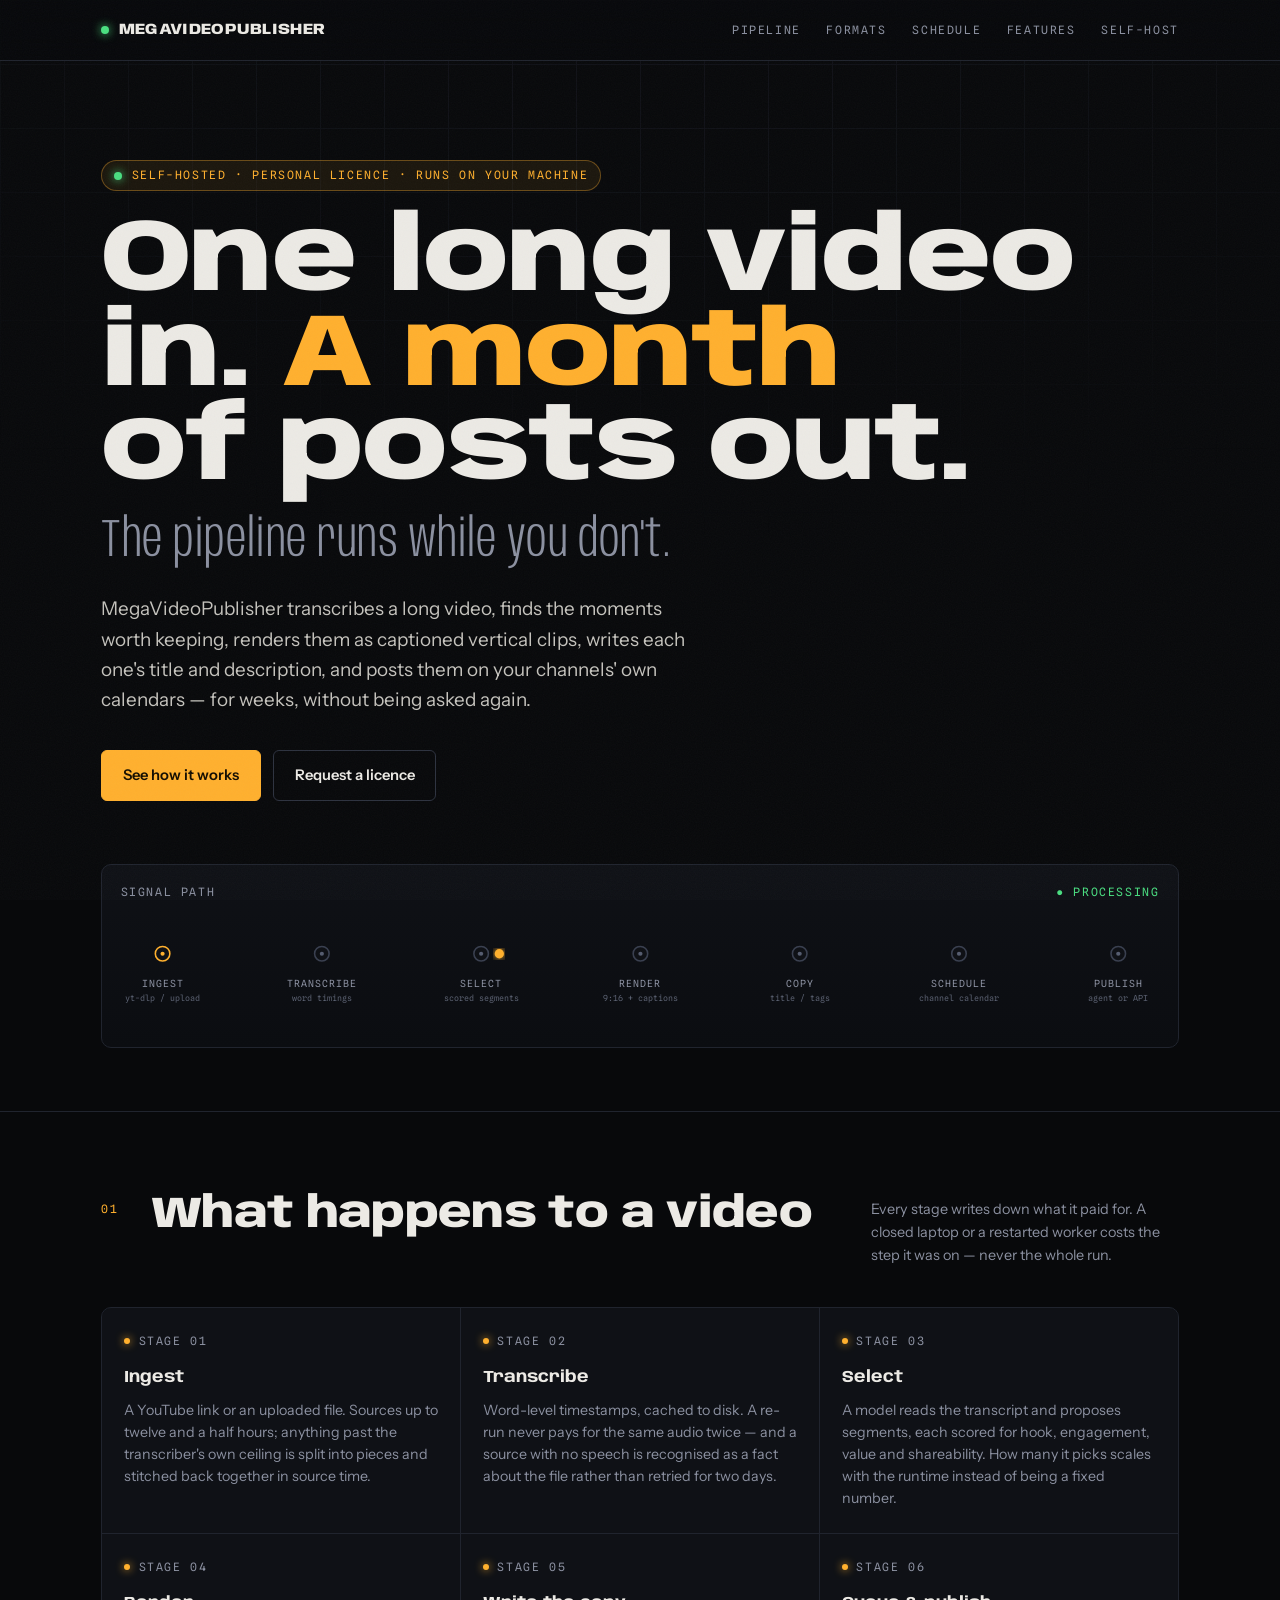
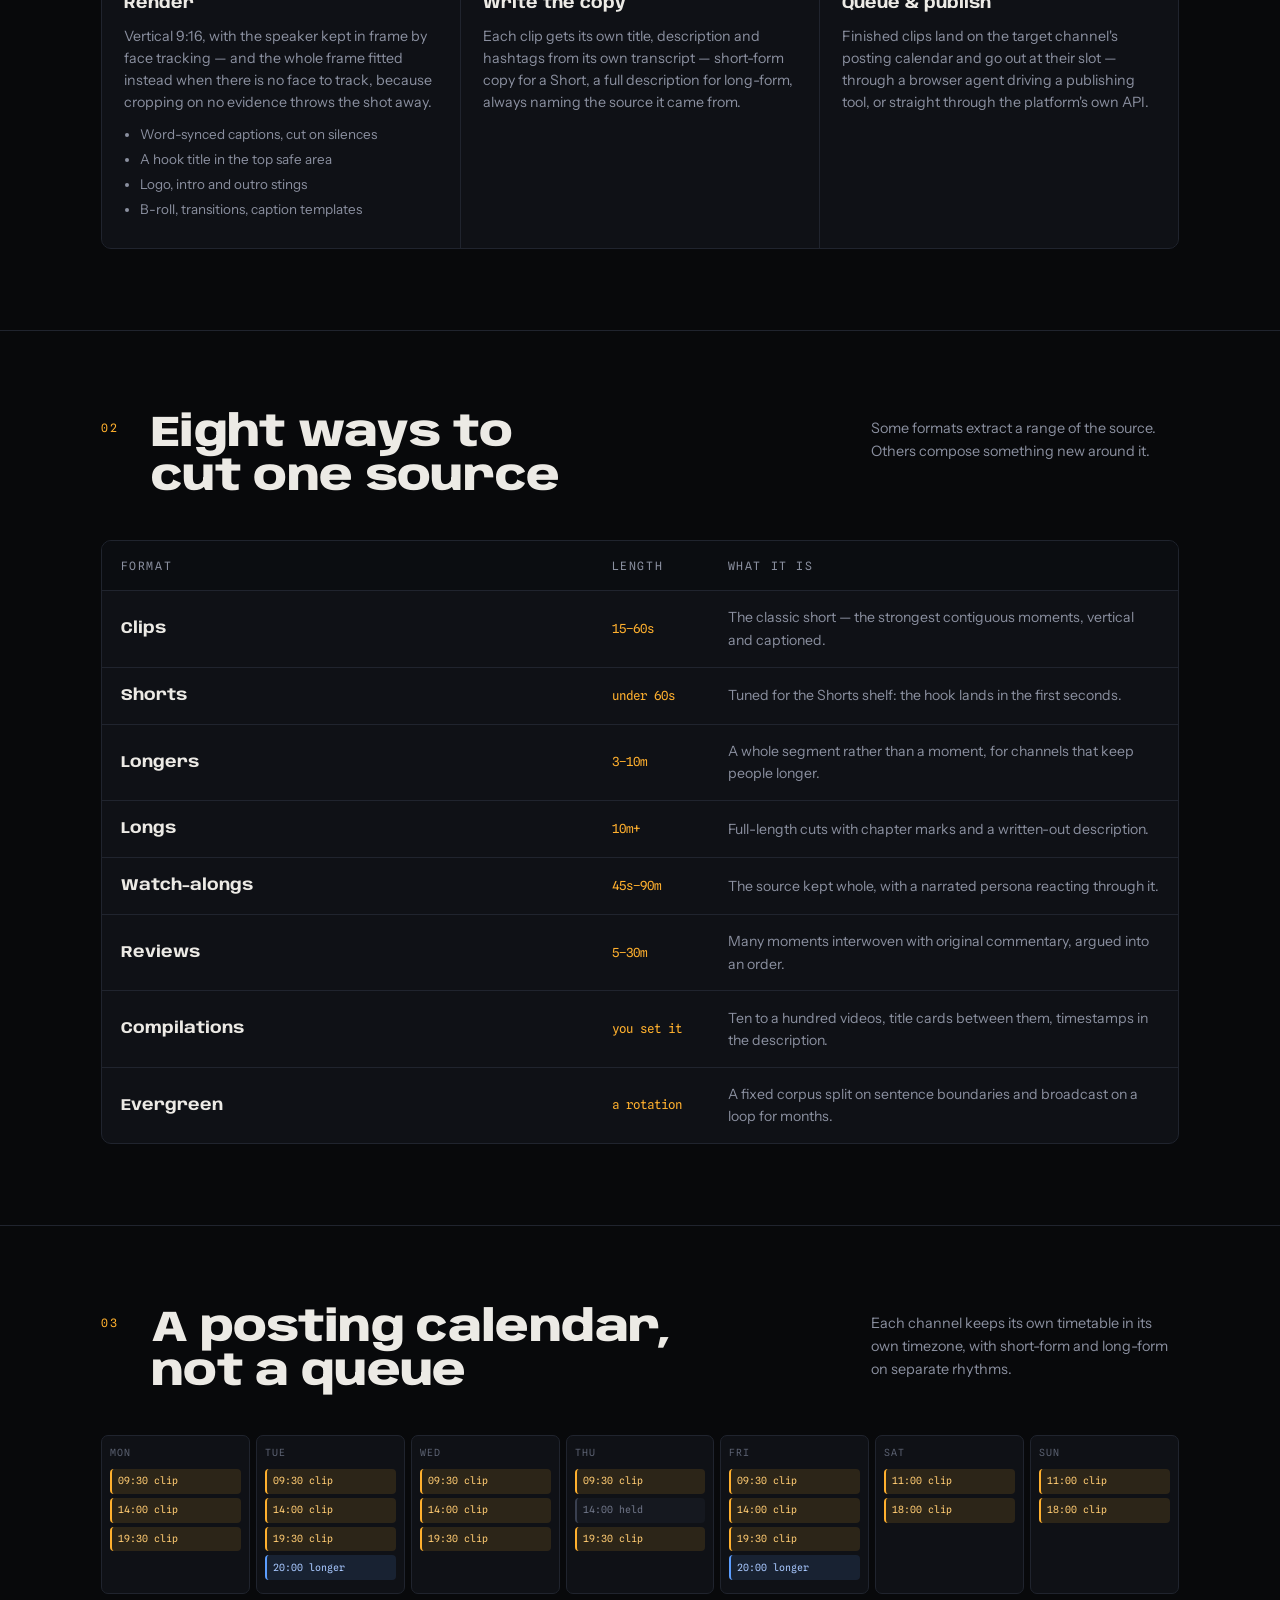
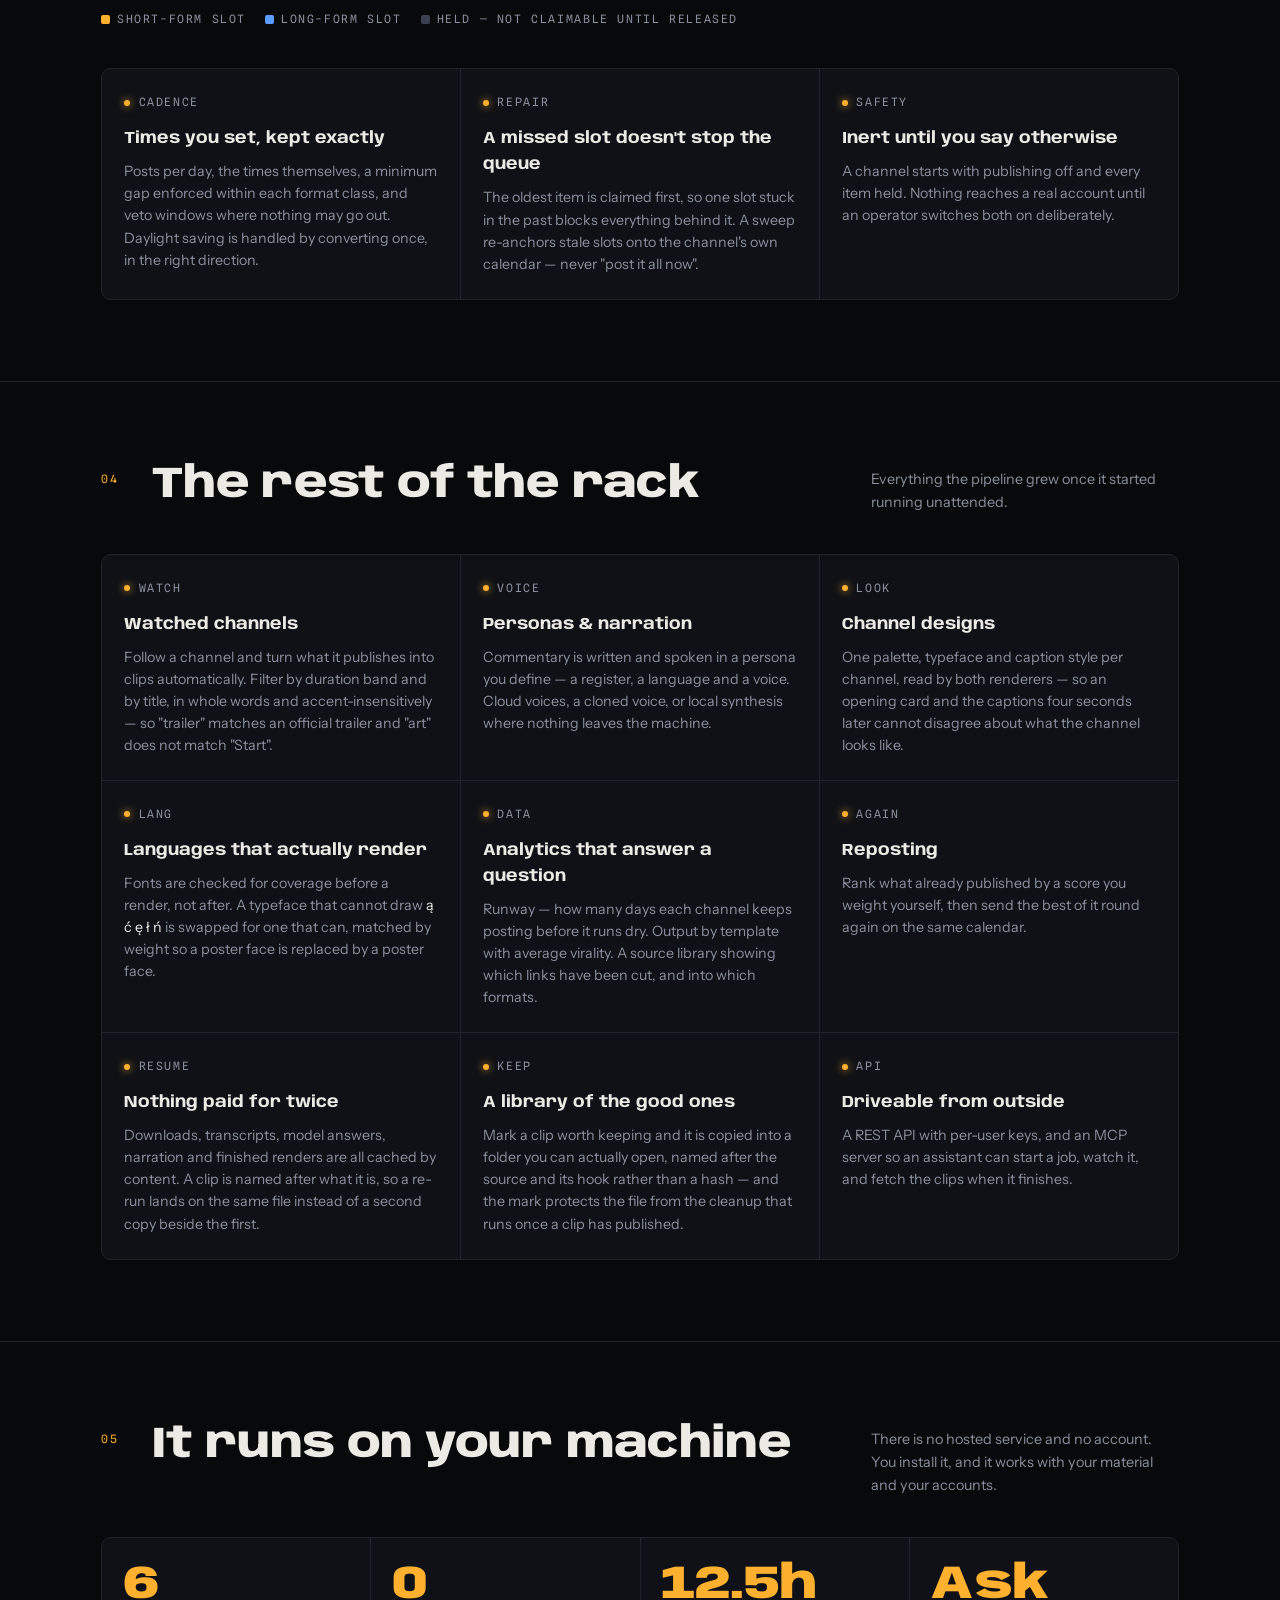
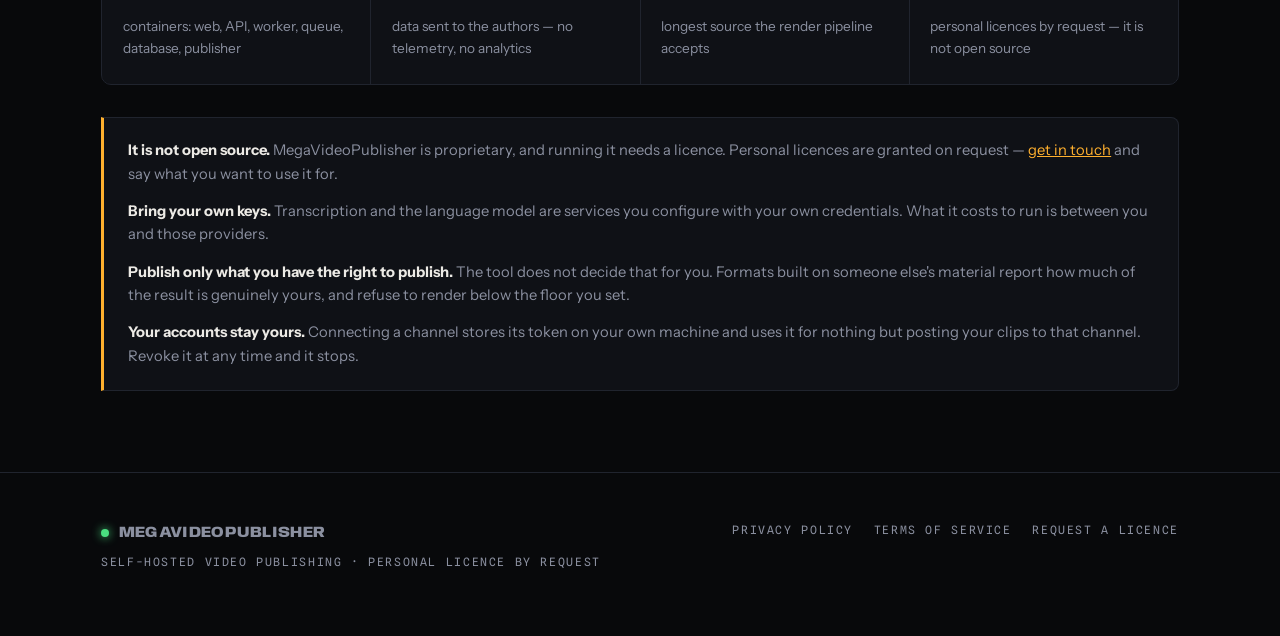
==== index.html @ 8952f1c8 "MegaVideoPublisher: homepage, privacy policy, terms Privacy policy carries the Google API Services U" ====
<!doctype html>
<html lang="en">
<head>
<meta charset="utf-8">
<meta name="viewport" content="width=device-width,initial-scale=1">
<title>MegaVideoPublisher — one long video in, a month of posts out</title>
<meta name="description" content="Self-hosted video pipeline: transcribe a long video, cut it into short clips, write the copy, and post them on a schedule across your channels. Open source, runs on your own machine.">
<link rel="icon" href="data:image/svg+xml,<svg xmlns='http://www.w3.org/2000/svg' viewBox='0 0 32 32'><rect width='32' height='32' rx='6' fill='%230a0b0d'/><circle cx='16' cy='16' r='6' fill='%23ffb02e'/></svg>">
<link rel="preconnect" href="https://fonts.googleapis.com">
<link rel="preconnect" href="https://fonts.gstatic.com" crossorigin>
<link href="https://fonts.googleapis.com/css2?family=Anybody:wdth,wght@75..125,400..900&family=Instrument+Sans:wght@400;500;600&family=Spline+Sans+Mono:wght@400;500;600&display=swap" rel="stylesheet">
<style>
  :root{
    --ink:#08090b;
    --panel:#0f1116;
    --panel-2:#14171e;
    --line:#20242e;
    --line-hot:#2d323f;
    --amber:#ffb02e;
    --blue:#5b9dff;
    --phos:#4ade80;
    --text:#eceae5;
    --dim:#8b90a0;
    --display:"Anybody","Arial Narrow",sans-serif;
    --body:"Instrument Sans",-apple-system,sans-serif;
    --mono:"Spline Sans Mono",ui-monospace,monospace;
    --gutter:clamp(1.25rem,4vw,4rem);
  }
  *{box-sizing:border-box}
  html{scroll-behavior:smooth}
  body{
    margin:0; background:var(--ink); color:var(--text);
    font-family:var(--body); font-size:16px; line-height:1.6;
    -webkit-font-smoothing:antialiased;
    overflow-x:hidden;
  }
  /* Hairline engineering grid, faded off at the bottom, so the ground has
     depth instead of being a flat fill. */
  body::before{
    content:""; position:fixed; inset:0; z-index:0; pointer-events:none;
    background-image:
      linear-gradient(var(--line) 1px,transparent 1px),
      linear-gradient(90deg,var(--line) 1px,transparent 1px);
    background-size:64px 64px;
    opacity:.35;
    mask-image:radial-gradient(ellipse 120% 80% at 50% 0%,#000 20%,transparent 75%);
    -webkit-mask-image:radial-gradient(ellipse 120% 80% at 50% 0%,#000 20%,transparent 75%);
  }
  /* Grain. Large dark areas band badly on a phone without it. */
  body::after{
    content:""; position:fixed; inset:0; z-index:999; pointer-events:none; opacity:.035;
    background-image:url("data:image/svg+xml,%3Csvg xmlns='http://www.w3.org/2000/svg' width='140' height='140'%3E%3Cfilter id='n'%3E%3CfeTurbulence type='fractalNoise' baseFrequency='.85' numOctaves='3'/%3E%3C/filter%3E%3Crect width='140' height='140' filter='url(%23n)'/%3E%3C/svg%3E");
  }
  main,header,footer{position:relative;z-index:1}
  a{color:inherit}
  .wrap{max-width:1180px;margin:0 auto;padding:0 var(--gutter)}

  .mono{font-family:var(--mono);font-size:.72rem;letter-spacing:.14em;text-transform:uppercase}
  .dim{color:var(--dim)}

  /* ---------- nav ---------- */
  header{position:sticky;top:0;z-index:50;backdrop-filter:blur(14px);
    background:color-mix(in srgb,var(--ink) 82%,transparent);
    border-bottom:1px solid var(--line)}
  .nav{display:flex;align-items:center;gap:1.5rem;height:60px}
  .brand{display:flex;align-items:center;gap:.6rem;font-family:var(--display);
    font-variation-settings:"wdth" 112,"wght" 800;font-size:.95rem;letter-spacing:.02em;
    text-decoration:none;white-space:nowrap}
  .led{width:8px;height:8px;border-radius:50%;background:var(--phos);
    box-shadow:0 0 10px var(--phos);animation:pulse 2.6s ease-in-out infinite;flex:none}
  @keyframes pulse{0%,100%{opacity:1}50%{opacity:.28}}
  .nav-links{margin-left:auto;display:flex;gap:1.6rem}
  .nav-links a{text-decoration:none;color:var(--dim);transition:color .2s}
  .nav-links a:hover{color:var(--amber)}
  @media(max-width:760px){.nav-links{display:none}}

  /* ---------- hero ---------- */
  /* padding-BLOCK, not the shorthand. `.hero` sits on the same element as
     `.wrap`, so `padding: X 0 Y` overwrote the horizontal gutter with 0 --
     which flushed the hero to the viewport edge on a phone and left it
     misaligned with the header on a desktop. */
  .hero{padding-block:clamp(3.5rem,11vh,7rem) clamp(2.5rem,7vh,4.5rem)}
  /* Wraps. An inline-flex holding a long letter-spaced string sets a large
     min-content width and pushed the whole hero past a 390px viewport. */
  .eyebrow{display:inline-flex;flex-wrap:wrap;max-width:100%;align-items:center;gap:.6rem;color:var(--amber);
    border:1px solid color-mix(in srgb,var(--amber) 35%,transparent);
    padding:.34rem .75rem;border-radius:99px;
    background:color-mix(in srgb,var(--amber) 8%,transparent)}
  h1{
    font-family:var(--display);
    font-size:clamp(1.95rem,8.6vw,6.4rem);
    line-height:.92; letter-spacing:-.02em; margin:1.5rem 0 0;
    font-variation-settings:"wdth" 118,"wght" 850;
    text-wrap:balance;
  }
  /* The width axis is the thing that overflows a phone, not the point size:
     at wdth 118 a fourteen-character line is wider than 350px however small
     the type gets. Narrow the face instead of shrinking it to nothing. */
  @media(max-width:560px){
    h1{font-variation-settings:"wdth" 96,"wght" 850}
    .brand{font-variation-settings:"wdth" 100,"wght" 800}
    .eyebrow{letter-spacing:.08em;font-size:.66rem}
  }
  h1 .thin{
    display:block;
    font-variation-settings:"wdth" 78,"wght" 300;
    color:var(--dim); font-size:.52em; letter-spacing:.01em; margin-top:.35em;
  }
  h1 em{font-style:normal;color:var(--amber)}
  .lede{max-width:46ch;margin:1.8rem 0 0;font-size:clamp(1rem,1.7vw,1.18rem);color:#c5c3bd}
  .cta-row{display:flex;flex-wrap:wrap;gap:.75rem;margin-top:2.2rem}
  .btn{display:inline-flex;align-items:center;gap:.5rem;padding:.78rem 1.3rem;
    border-radius:6px;text-decoration:none;font-weight:600;font-size:.92rem;
    border:1px solid var(--line-hot);transition:transform .18s,background .18s,border-color .18s}
  .btn:hover{transform:translateY(-2px)}
  .btn-a{background:var(--amber);color:#140d00;border-color:var(--amber)}
  .btn-a:hover{background:#ffc257}
  .btn-b{background:transparent;color:var(--text)}
  .btn-b:hover{border-color:var(--amber);color:var(--amber)}

  /* ---------- signal path ---------- */
  .signal{margin-top:clamp(3rem,7vh,5rem);border:1px solid var(--line);
    border-radius:10px;background:linear-gradient(180deg,var(--panel),#0b0d11);
    padding:1.15rem 1.15rem 1rem;overflow:hidden}
  .signal-head{display:flex;justify-content:space-between;align-items:center;
    gap:1rem;margin-bottom:.4rem;flex-wrap:wrap}
  .signal svg{width:100%;height:auto;display:block;min-width:0}
  .stage-label{font-family:var(--mono);font-size:9.5px;letter-spacing:.1em;
    text-transform:uppercase;fill:var(--dim)}
  .stage-sub{font-family:var(--mono);font-size:8px;fill:#5a6070}

  /* ---------- sections ---------- */
  section{padding:clamp(3.5rem,9vh,6.5rem) 0;border-top:1px solid var(--line)}
  /* A GRID, not a wrapping flexbox. With flex the note's position depended on
     how long the heading happened to be -- it sat beside "What happens to a
     video" and wrapped under "Eight ways to cut one source", stranding a hole.
     Fixed columns put it in the same place in every section. */
  .sec-head{display:grid;grid-template-columns:auto minmax(0,1fr) minmax(0,28ch);
    gap:.9rem 2rem;align-items:start;margin-bottom:2.5rem}
  .sec-num{font-family:var(--mono);color:var(--amber);font-size:.72rem;letter-spacing:.16em;
    padding-top:.62em}
  h2{font-family:var(--display);font-variation-settings:"wdth" 112,"wght" 800;
    font-size:clamp(1.65rem,4vw,2.7rem);line-height:1.02;margin:0;letter-spacing:-.015em;
    text-wrap:balance}
  .sec-note{margin:.35em 0 0;color:var(--dim);font-size:.9rem}
  @media(max-width:900px){
    .sec-head{grid-template-columns:auto minmax(0,1fr)}
    .sec-note{grid-column:2;max-width:46ch}
  }

  /* ---------- format table ---------- */
  .formats{border:1px solid var(--line);border-radius:10px;overflow:hidden;background:var(--panel)}
  .frow{display:grid;grid-template-columns:minmax(130px,1.1fr) 100px 1fr;gap:1rem;
    padding:.95rem 1.15rem;border-bottom:1px solid var(--line);align-items:center;
    transition:background .18s}
  .frow:last-child{border-bottom:0}
  .frow:hover{background:var(--panel-2)}
  .frow.head{background:#0b0d11;color:var(--dim)}
  .fname{font-family:var(--display);font-variation-settings:"wdth" 108,"wght" 700;font-size:1rem}
  .flen{font-family:var(--mono);font-size:.78rem;color:var(--amber)}
  .fdesc{color:var(--dim);font-size:.88rem}
  @media(max-width:720px){
    .frow{grid-template-columns:1fr auto;gap:.35rem .8rem}
    .fdesc{grid-column:1/-1}
    .frow.head{display:none}
  }

  /* ---------- calendar ---------- */
  .cal{display:grid;grid-template-columns:repeat(7,1fr);gap:6px}
  .cal .day{border:1px solid var(--line);border-radius:7px;background:var(--panel);
    padding:.55rem .5rem;min-height:132px}
  .cal .dlabel{font-family:var(--mono);font-size:.62rem;color:#5a6070;letter-spacing:.1em;
    text-transform:uppercase;margin-bottom:.5rem}
  .slot{font-family:var(--mono);font-size:.62rem;padding:.28rem .38rem;border-radius:4px;
    margin-bottom:4px;border-left:2px solid;white-space:nowrap;overflow:hidden;text-overflow:ellipsis}
  .s-short{background:color-mix(in srgb,var(--amber) 12%,transparent);
    border-color:var(--amber);color:#ffcb72}
  .s-long{background:color-mix(in srgb,var(--blue) 12%,transparent);
    border-color:var(--blue);color:#a8c8ff}
  .s-hold{background:#15181f;border-color:#3a4050;color:#6e7486}
  @media(max-width:820px){
    .cal{grid-template-columns:repeat(3,1fr)}
    .cal .day:nth-child(n+7){display:none}
  }
  .legend{display:flex;gap:1.2rem;flex-wrap:wrap;margin-top:1rem}
  .legend span{display:inline-flex;align-items:center;gap:.42rem}
  .chip{width:9px;height:9px;border-radius:2px;flex:none}

  /* ---------- rack modules ---------- */
  /* The hairlines are drawn by each cell's own box-shadow, NOT by letting the
     container's colour show through 1px gaps. With the gap trick, a row that
     does not divide evenly leaves the container colour exposed as a pale
     block -- eight modules in a three-column grid did exactly that. This way
     an empty cell is just empty panel, whatever the count or the breakpoint. */
  .rack{display:grid;grid-template-columns:repeat(auto-fit,minmax(272px,1fr));gap:1px;
    background:var(--panel);border:1px solid var(--line);border-radius:10px;overflow:hidden}
  .mod{background:var(--panel);padding:1.5rem 1.35rem;transition:background .22s;
    box-shadow:0 0 0 1px var(--line)}
  .mod:hover{background:var(--panel-2)}
  .mod-top{display:flex;align-items:center;gap:.55rem;margin-bottom:.9rem}
  .mod-led{width:6px;height:6px;border-radius:50%;background:var(--amber);
    box-shadow:0 0 8px var(--amber);flex:none}
  .mod h3{font-family:var(--display);font-variation-settings:"wdth" 106,"wght" 700;
    font-size:1.02rem;margin:0 0 .5rem}
  .mod p{margin:0;color:var(--dim);font-size:.89rem;line-height:1.55}
  .mod ul{margin:.7rem 0 0;padding-left:1rem;color:var(--dim);font-size:.84rem}
  .mod li{margin:.22rem 0}

  /* ---------- stats ---------- */
  .stats{display:grid;grid-template-columns:repeat(auto-fit,minmax(180px,1fr));gap:1px;
    background:var(--panel);border:1px solid var(--line);border-radius:10px;overflow:hidden}
  .stat{background:var(--panel);padding:1.5rem 1.3rem;box-shadow:0 0 0 1px var(--line)}
  .stat b{display:block;font-family:var(--display);
    font-variation-settings:"wdth" 120,"wght" 850;
    font-size:clamp(1.9rem,4.4vw,2.9rem);line-height:1;color:var(--amber);
    letter-spacing:-.02em}
  .stat span{display:block;margin-top:.5rem;color:var(--dim);font-size:.85rem}

  /* ---------- honest box ---------- */
  .note{border:1px solid var(--line);border-left:3px solid var(--amber);
    border-radius:0 8px 8px 0;background:var(--panel);padding:1.35rem 1.5rem;margin-top:2rem}
  .note p{margin:.85rem 0 0;color:var(--dim);font-size:.92rem}
  .note p:first-of-type{margin-top:0}
  .note strong{color:var(--text)}

  /* ---------- footer ---------- */
  footer{border-top:1px solid var(--line);padding:3rem 0 4rem;color:var(--dim);font-size:.87rem}
  .fgrid{display:flex;gap:2rem;flex-wrap:wrap;align-items:flex-start}
  .fgrid nav{display:flex;gap:1.3rem;margin-left:auto;flex-wrap:wrap}
  footer a{color:var(--dim);text-decoration:none;transition:color .2s}
  footer a:hover{color:var(--amber)}
  @media(max-width:640px){.fgrid nav{margin-left:0}}

  /* ---------- motion ---------- */
  .rise{opacity:0;transform:translateY(20px);
    transition:opacity .7s cubic-bezier(.2,.7,.3,1),transform .7s cubic-bezier(.2,.7,.3,1)}
  .rise.in{opacity:1;transform:none}
  .hero .rise{transition-delay:calc(var(--i,0) * 90ms)}
  @media(prefers-reduced-motion:reduce){
    .rise{opacity:1;transform:none;transition:none}
    .led,.mod-led{animation:none}
    #packet{display:none}
    html{scroll-behavior:auto}
  }
</style>
</head>
<body>

<header>
  <div class="wrap nav">
    <a class="brand" href="#top"><span class="led"></span>MEGAVIDEOPUBLISHER</a>
    <nav class="nav-links mono" aria-label="Sections">
      <a href="#pipeline">Pipeline</a>
      <a href="#formats">Formats</a>
      <a href="#schedule">Schedule</a>
      <a href="#features">Features</a>
      <a href="#selfhost">Self-host</a>
    </nav>
  </div>
</header>

<main id="top">

  <!-- ============ HERO ============ -->
  <div class="wrap hero">
    <span class="eyebrow mono rise in" style="--i:0"><span class="led"></span>Self-hosted · personal licence · runs on your machine</span>
    <h1 class="rise in" style="--i:1">
      One long video in.<em> A month</em> of posts out.
      <span class="thin">The pipeline runs while you don't.</span>
    </h1>
    <p class="lede rise in" style="--i:2">
      MegaVideoPublisher transcribes a long video, finds the moments worth
      keeping, renders them as captioned vertical clips, writes each one's title
      and description, and posts them on your channels' own calendars — for
      weeks, without being asked again.
    </p>
    <div class="cta-row rise in" style="--i:3">
      <a class="btn btn-a" href="#pipeline">See how it works</a>
      <a class="btn btn-b" href="mailto:adud3k93@gmail.com?subject=MegaVideoPublisher%20licence">Request a licence</a>
    </div>

    <div class="signal rise in" style="--i:4">
      <div class="signal-head">
        <span class="mono dim">Signal path</span>
        <span class="mono" style="color:var(--phos)">● processing</span>
      </div>
      <svg viewBox="0 0 1000 118" role="img" aria-label="Pipeline stages: ingest, transcribe, select, render, copy, schedule, publish">
        <defs>
          <linearGradient id="wire" x1="0" x2="1">
            <stop offset="0" stop-color="#2d323f"/>
            <stop offset=".5" stop-color="#454c5e"/>
            <stop offset="1" stop-color="#2d323f"/>
          </linearGradient>
          <filter id="glow"><feGaussianBlur stdDeviation="3.2" result="b"/>
            <feMerge><feMergeNode in="b"/><feMergeNode in="SourceGraphic"/></feMerge></filter>
        </defs>
        <path id="track" d="M40 44 H960" stroke="url(#wire)" stroke-width="1.5" fill="none"/>
        <g id="nodes"></g>
        <circle id="packet" r="4.5" fill="#ffb02e" filter="url(#glow)">
          <animateMotion dur="7s" repeatCount="indefinite" calcMode="linear">
            <mpath href="#track"/>
          </animateMotion>
        </circle>
      </svg>
    </div>
  </div>

  <!-- ============ PIPELINE ============ -->
  <section id="pipeline">
    <div class="wrap">
      <div class="sec-head rise">
        <span class="sec-num">01</span>
        <h2>What happens to a video</h2>
        <p class="sec-note">Every stage writes down what it paid for. A closed
          laptop or a restarted worker costs the step it was on — never the
          whole run.</p>
      </div>

      <div class="rack rise">
        <div class="mod">
          <div class="mod-top"><span class="mod-led"></span><span class="mono dim">Stage 01</span></div>
          <h3>Ingest</h3>
          <p>A YouTube link or an uploaded file. Sources up to twelve and a half
             hours; anything past the transcriber's own ceiling is split into
             pieces and stitched back together in source time.</p>
        </div>
        <div class="mod">
          <div class="mod-top"><span class="mod-led"></span><span class="mono dim">Stage 02</span></div>
          <h3>Transcribe</h3>
          <p>Word-level timestamps, cached to disk. A re-run never pays for the
             same audio twice — and a source with no speech is recognised as a
             fact about the file rather than retried for two days.</p>
        </div>
        <div class="mod">
          <div class="mod-top"><span class="mod-led"></span><span class="mono dim">Stage 03</span></div>
          <h3>Select</h3>
          <p>A model reads the transcript and proposes segments, each scored for
             hook, engagement, value and shareability. How many it picks scales
             with the runtime instead of being a fixed number.</p>
        </div>
        <div class="mod">
          <div class="mod-top"><span class="mod-led"></span><span class="mono dim">Stage 04</span></div>
          <h3>Render</h3>
          <p>Vertical 9:16, with the speaker kept in frame by face tracking — and
             the whole frame fitted instead when there is no face to track,
             because cropping on no evidence throws the shot away.</p>
          <ul>
            <li>Word-synced captions, cut on silences</li>
            <li>A hook title in the top safe area</li>
            <li>Logo, intro and outro stings</li>
            <li>B-roll, transitions, caption templates</li>
          </ul>
        </div>
        <div class="mod">
          <div class="mod-top"><span class="mod-led"></span><span class="mono dim">Stage 05</span></div>
          <h3>Write the copy</h3>
          <p>Each clip gets its own title, description and hashtags from its own
             transcript — short-form copy for a Short, a full description for
             long-form, always naming the source it came from.</p>
        </div>
        <div class="mod">
          <div class="mod-top"><span class="mod-led"></span><span class="mono dim">Stage 06</span></div>
          <h3>Queue &amp; publish</h3>
          <p>Finished clips land on the target channel's posting calendar and go
             out at their slot — through a browser agent driving a publishing
             tool, or straight through the platform's own API.</p>
        </div>
      </div>
    </div>
  </section>

  <!-- ============ FORMATS ============ -->
  <section id="formats">
    <div class="wrap">
      <div class="sec-head rise">
        <span class="sec-num">02</span>
        <h2>Eight ways to cut one source</h2>
        <p class="sec-note">Some formats extract a range of the source. Others
          compose something new around it.</p>
      </div>

      <div class="formats rise">
        <div class="frow head mono"><span>Format</span><span>Length</span><span>What it is</span></div>
        <div class="frow"><span class="fname">Clips</span><span class="flen">15–60s</span>
          <span class="fdesc">The classic short — the strongest contiguous moments, vertical and captioned.</span></div>
        <div class="frow"><span class="fname">Shorts</span><span class="flen">under 60s</span>
          <span class="fdesc">Tuned for the Shorts shelf: the hook lands in the first seconds.</span></div>
        <div class="frow"><span class="fname">Longers</span><span class="flen">3–10m</span>
          <span class="fdesc">A whole segment rather than a moment, for channels that keep people longer.</span></div>
        <div class="frow"><span class="fname">Longs</span><span class="flen">10m+</span>
          <span class="fdesc">Full-length cuts with chapter marks and a written-out description.</span></div>
        <div class="frow"><span class="fname">Watch-alongs</span><span class="flen">45s–90m</span>
          <span class="fdesc">The source kept whole, with a narrated persona reacting through it.</span></div>
        <div class="frow"><span class="fname">Reviews</span><span class="flen">5–30m</span>
          <span class="fdesc">Many moments interwoven with original commentary, argued into an order.</span></div>
        <div class="frow"><span class="fname">Compilations</span><span class="flen">you set it</span>
          <span class="fdesc">Ten to a hundred videos, title cards between them, timestamps in the description.</span></div>
        <div class="frow"><span class="fname">Evergreen</span><span class="flen">a rotation</span>
          <span class="fdesc">A fixed corpus split on sentence boundaries and broadcast on a loop for months.</span></div>
      </div>
    </div>
  </section>

  <!-- ============ SCHEDULE ============ -->
  <section id="schedule">
    <div class="wrap">
      <div class="sec-head rise">
        <span class="sec-num">03</span>
        <h2>A posting calendar, not a queue</h2>
        <p class="sec-note">Each channel keeps its own timetable in its own
          timezone, with short-form and long-form on separate rhythms.</p>
      </div>

      <div class="rise">
        <div class="cal" id="cal"></div>
        <div class="legend mono dim">
          <span><i class="chip" style="background:var(--amber)"></i>Short-form slot</span>
          <span><i class="chip" style="background:var(--blue)"></i>Long-form slot</span>
          <span><i class="chip" style="background:#3a4050"></i>Held — not claimable until released</span>
        </div>
      </div>

      <div class="rack rise" style="margin-top:2.5rem">
        <div class="mod">
          <div class="mod-top"><span class="mod-led"></span><span class="mono dim">Cadence</span></div>
          <h3>Times you set, kept exactly</h3>
          <p>Posts per day, the times themselves, a minimum gap enforced within
             each format class, and veto windows where nothing may go out.
             Daylight saving is handled by converting once, in the right
             direction.</p>
        </div>
        <div class="mod">
          <div class="mod-top"><span class="mod-led"></span><span class="mono dim">Repair</span></div>
          <h3>A missed slot doesn't stop the queue</h3>
          <p>The oldest item is claimed first, so one slot stuck in the past
             blocks everything behind it. A sweep re-anchors stale slots onto the
             channel's own calendar — never "post it all now".</p>
        </div>
        <div class="mod">
          <div class="mod-top"><span class="mod-led"></span><span class="mono dim">Safety</span></div>
          <h3>Inert until you say otherwise</h3>
          <p>A channel starts with publishing off and every item held. Nothing
             reaches a real account until an operator switches both on
             deliberately.</p>
        </div>
      </div>
    </div>
  </section>

  <!-- ============ FEATURES ============ -->
  <section id="features">
    <div class="wrap">
      <div class="sec-head rise">
        <span class="sec-num">04</span>
        <h2>The rest of the rack</h2>
        <p class="sec-note">Everything the pipeline grew once it started running
          unattended.</p>
      </div>

      <div class="rack rise">
        <div class="mod">
          <div class="mod-top"><span class="mod-led"></span><span class="mono dim">Watch</span></div>
          <h3>Watched channels</h3>
          <p>Follow a channel and turn what it publishes into clips
             automatically. Filter by duration band and by title, in whole words
             and accent-insensitively — so "trailer" matches an official trailer
             and "art" does not match "Start".</p>
        </div>
        <div class="mod">
          <div class="mod-top"><span class="mod-led"></span><span class="mono dim">Voice</span></div>
          <h3>Personas &amp; narration</h3>
          <p>Commentary is written and spoken in a persona you define — a
             register, a language and a voice. Cloud voices, a cloned voice, or
             local synthesis where nothing leaves the machine.</p>
        </div>
        <div class="mod">
          <div class="mod-top"><span class="mod-led"></span><span class="mono dim">Look</span></div>
          <h3>Channel designs</h3>
          <p>One palette, typeface and caption style per channel, read by both
             renderers — so an opening card and the captions four seconds later
             cannot disagree about what the channel looks like.</p>
        </div>
        <div class="mod">
          <div class="mod-top"><span class="mod-led"></span><span class="mono dim">Lang</span></div>
          <h3>Languages that actually render</h3>
          <p>Fonts are checked for coverage before a render, not after. A
             typeface that cannot draw <span style="color:var(--text)">ą ć ę ł ń</span>
             is swapped for one that can, matched by weight so a poster face is
             replaced by a poster face.</p>
        </div>
        <div class="mod">
          <div class="mod-top"><span class="mod-led"></span><span class="mono dim">Data</span></div>
          <h3>Analytics that answer a question</h3>
          <p>Runway — how many days each channel keeps posting before it runs
             dry. Output by template with average virality. A source library
             showing which links have been cut, and into which formats.</p>
        </div>
        <div class="mod">
          <div class="mod-top"><span class="mod-led"></span><span class="mono dim">Again</span></div>
          <h3>Reposting</h3>
          <p>Rank what already published by a score you weight yourself, then
             send the best of it round again on the same calendar.</p>
        </div>
        <div class="mod">
          <div class="mod-top"><span class="mod-led"></span><span class="mono dim">Resume</span></div>
          <h3>Nothing paid for twice</h3>
          <p>Downloads, transcripts, model answers, narration and finished
             renders are all cached by content. A clip is named after what it is,
             so a re-run lands on the same file instead of a second copy beside
             the first.</p>
        </div>
        <div class="mod">
          <div class="mod-top"><span class="mod-led"></span><span class="mono dim">Keep</span></div>
          <h3>A library of the good ones</h3>
          <p>Mark a clip worth keeping and it is copied into a folder you can
             actually open, named after the source and its hook rather than a
             hash — and the mark protects the file from the cleanup that runs
             once a clip has published.</p>
        </div>
        <div class="mod">
          <div class="mod-top"><span class="mod-led"></span><span class="mono dim">API</span></div>
          <h3>Driveable from outside</h3>
          <p>A REST API with per-user keys, and an MCP server so an assistant can
             start a job, watch it, and fetch the clips when it finishes.</p>
        </div>
      </div>
    </div>
  </section>

  <!-- ============ SELF-HOST ============ -->
  <section id="selfhost">
    <div class="wrap">
      <div class="sec-head rise">
        <span class="sec-num">05</span>
        <h2>It runs on your machine</h2>
        <p class="sec-note">There is no hosted service and no account. You
          install it, and it works with your material and your accounts.</p>
      </div>

      <div class="stats rise">
        <div class="stat"><b>6</b><span>containers: web, API, worker, queue, database, publisher</span></div>
        <div class="stat"><b>0</b><span>data sent to the authors — no telemetry, no analytics</span></div>
        <div class="stat"><b>12.5h</b><span>longest source the render pipeline accepts</span></div>
        <div class="stat"><b>Ask</b><span>personal licences by request — it is not open source</span></div>
      </div>

      <div class="note rise">
        <p><strong>It is not open source.</strong> MegaVideoPublisher is
          proprietary, and running it needs a licence. Personal licences are
          granted on request — <a href="mailto:adud3k93@gmail.com?subject=MegaVideoPublisher%20licence" style="color:var(--amber)">get in
          touch</a> and say what you want to use it for.</p>
        <p><strong>Bring your own keys.</strong> Transcription and the language
          model are services you configure with your own credentials. What it
          costs to run is between you and those providers.</p>
        <p><strong>Publish only what you have the right to publish.</strong> The
          tool does not decide that for you. Formats built on someone else's
          material report how much of the result is genuinely yours, and refuse
          to render below the floor you set.</p>
        <p><strong>Your accounts stay yours.</strong> Connecting a channel stores
          its token on your own machine and uses it for nothing but posting your
          clips to that channel. Revoke it at any time and it stops.</p>
      </div>
    </div>
  </section>

</main>

<footer>
  <div class="wrap fgrid">
    <div>
      <div class="brand" style="margin-bottom:.5rem"><span class="led"></span>MEGAVIDEOPUBLISHER</div>
      <div class="mono dim">Self-hosted video publishing · Personal licence by request</div>
    </div>
    <nav class="mono" aria-label="Legal and source">
      <a href="./privacy.html">Privacy policy</a>
      <a href="./terms.html">Terms of service</a>
      <a href="mailto:adud3k93@gmail.com?subject=MegaVideoPublisher%20licence">Request a licence</a>
    </nav>
  </div>
</footer>

<script>
const SVG_NS = "http://www.w3.org/2000/svg";

function svgEl(name, attrs, text) {
  const el = document.createElementNS(SVG_NS, name);
  for (const [k, v] of Object.entries(attrs)) el.setAttribute(k, v);
  if (text !== undefined) el.textContent = text;
  return el;
}

// Signal-path nodes, drawn from data so the labels and the wire cannot drift
// apart -- adding a stage is one array entry rather than four <text> tags.
(function drawSignalPath() {
  const stages = [
    ["Ingest", "yt-dlp / upload"],
    ["Transcribe", "word timings"],
    ["Select", "scored segments"],
    ["Render", "9:16 + captions"],
    ["Copy", "title / tags"],
    ["Schedule", "channel calendar"],
    ["Publish", "agent or API"],
  ];
  const g = document.getElementById("nodes");
  if (!g) return;
  const x0 = 40, x1 = 960, step = (x1 - x0) / (stages.length - 1);
  stages.forEach(([name, sub], i) => {
    const x = x0 + step * i;
    const lit = i === 0;
    g.appendChild(svgEl("circle", {
      cx: x, cy: 44, r: 7, fill: "#0f1116",
      stroke: lit ? "#ffb02e" : "#3a4050", "stroke-width": 1.5,
    }));
    g.appendChild(svgEl("circle", {
      cx: x, cy: 44, r: 2, fill: lit ? "#ffb02e" : "#565d70",
    }));
    g.appendChild(svgEl("text", {
      x: x, y: 76, "text-anchor": "middle", class: "stage-label",
    }, name));
    g.appendChild(svgEl("text", {
      x: x, y: 90, "text-anchor": "middle", class: "stage-sub",
    }, sub));
  });
})();

// A week of one channel's calendar. Illustrative, and shaped like what the app
// actually allocates: short-form on its own rhythm, long-form on another, and a
// held item that will not go out until somebody releases it.
(function drawCalendar() {
  const cal = document.getElementById("cal");
  if (!cal) return;
  const days = ["Mon", "Tue", "Wed", "Thu", "Fri", "Sat", "Sun"];
  const plan = [
    [["09:30", "short"], ["14:00", "short"], ["19:30", "short"]],
    [["09:30", "short"], ["14:00", "short"], ["19:30", "short"], ["20:00", "long"]],
    [["09:30", "short"], ["14:00", "short"], ["19:30", "short"]],
    [["09:30", "short"], ["14:00", "hold"], ["19:30", "short"]],
    [["09:30", "short"], ["14:00", "short"], ["19:30", "short"], ["20:00", "long"]],
    [["11:00", "short"], ["18:00", "short"]],
    [["11:00", "short"], ["18:00", "short"]],
  ];
  const cls = { short: "s-short", long: "s-long", hold: "s-hold" };
  const tag = { short: "clip", long: "longer", hold: "held" };

  days.forEach((name, i) => {
    const day = document.createElement("div");
    day.className = "day";
    const label = document.createElement("div");
    label.className = "dlabel";
    label.textContent = name;
    day.appendChild(label);
    plan[i].forEach(([time, kind]) => {
      const slot = document.createElement("div");
      slot.className = "slot " + cls[kind];
      slot.textContent = time + " " + tag[kind];
      day.appendChild(slot);
    });
    cal.appendChild(day);
  });
})();

// Reveal on scroll. One observer that unobserves as it goes, so a long page
// does not keep a callback alive per element.
(function revealOnScroll() {
  const items = document.querySelectorAll(".rise:not(.in)");
  if (!("IntersectionObserver" in window)) {
    items.forEach((el) => el.classList.add("in"));
    return;
  }
  const io = new IntersectionObserver((entries) => {
    entries.forEach((entry) => {
      if (!entry.isIntersecting) return;
      entry.target.classList.add("in");
      io.unobserve(entry.target);
    });
  }, { rootMargin: "0px 0px -8% 0px", threshold: 0.05 });
  items.forEach((el) => io.observe(el));
})();
</script>
</body>
</html>
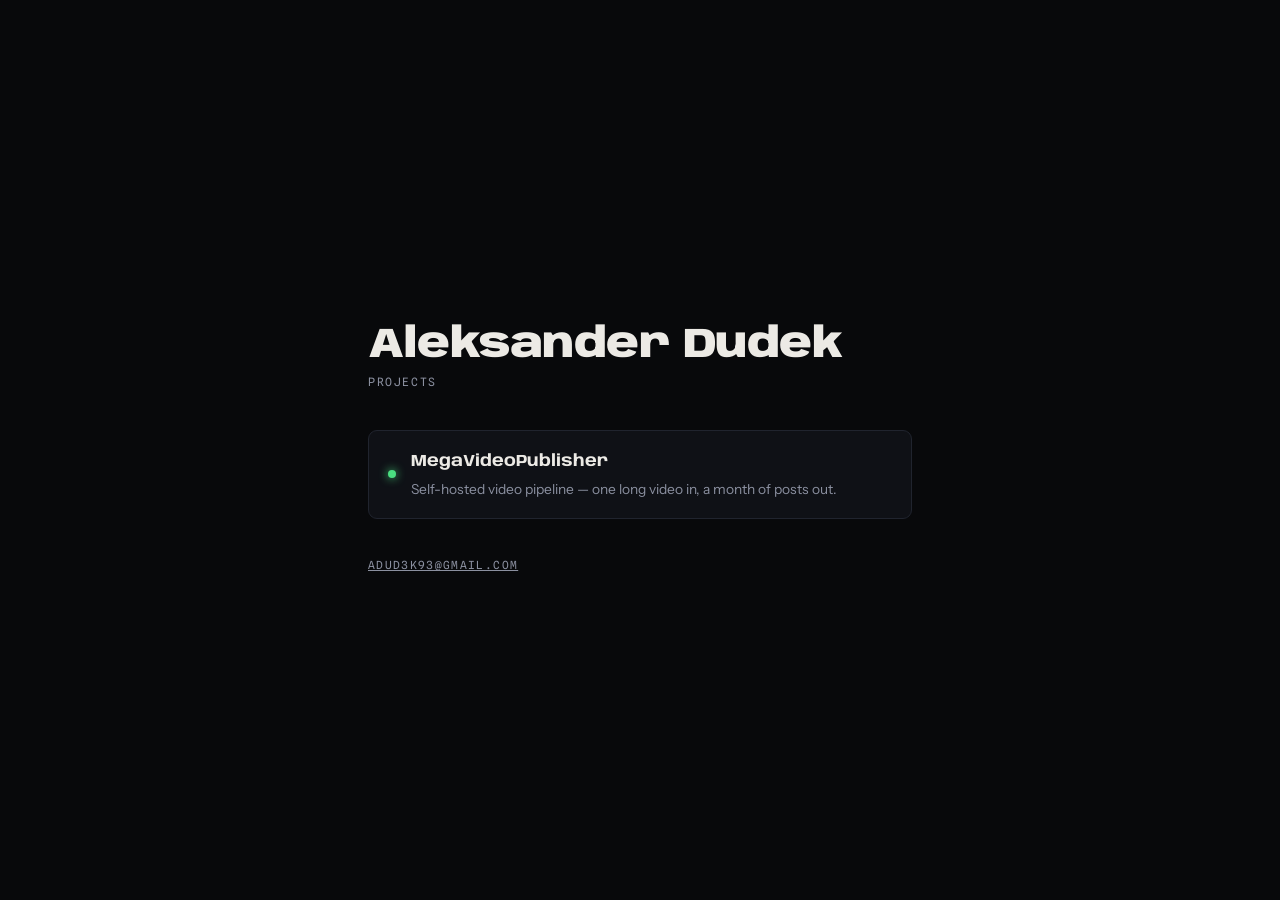
==== commit 214a9bd5: "Move MegaVideoPublisher to /megavideopublisher/, add a home page The root becomes the personal home;" ====
--- a/index.html
+++ b/index.html
@@ -3,679 +3,53 @@
 <head>
 <meta charset="utf-8">
 <meta name="viewport" content="width=device-width,initial-scale=1">
-<title>MegaVideoPublisher — one long video in, a month of posts out</title>
-<meta name="description" content="Self-hosted video pipeline: transcribe a long video, cut it into short clips, write the copy, and post them on a schedule across your channels. Open source, runs on your own machine.">
+<title>Aleksander Dudek</title>
+<meta name="description" content="Projects by Aleksander Dudek.">
 <link rel="icon" href="data:image/svg+xml,<svg xmlns='http://www.w3.org/2000/svg' viewBox='0 0 32 32'><rect width='32' height='32' rx='6' fill='%230a0b0d'/><circle cx='16' cy='16' r='6' fill='%23ffb02e'/></svg>">
 <link rel="preconnect" href="https://fonts.googleapis.com">
 <link rel="preconnect" href="https://fonts.gstatic.com" crossorigin>
-<link href="https://fonts.googleapis.com/css2?family=Anybody:wdth,wght@75..125,400..900&family=Instrument+Sans:wght@400;500;600&family=Spline+Sans+Mono:wght@400;500;600&display=swap" rel="stylesheet">
+<link href="https://fonts.googleapis.com/css2?family=Anybody:wdth,wght@75..125,400..900&family=Instrument+Sans:wght@400;500&family=Spline+Sans+Mono:wght@400&display=swap" rel="stylesheet">
 <style>
-  :root{
-    --ink:#08090b;
-    --panel:#0f1116;
-    --panel-2:#14171e;
-    --line:#20242e;
-    --line-hot:#2d323f;
-    --amber:#ffb02e;
-    --blue:#5b9dff;
-    --phos:#4ade80;
-    --text:#eceae5;
-    --dim:#8b90a0;
-    --display:"Anybody","Arial Narrow",sans-serif;
-    --body:"Instrument Sans",-apple-system,sans-serif;
-    --mono:"Spline Sans Mono",ui-monospace,monospace;
-    --gutter:clamp(1.25rem,4vw,4rem);
-  }
+  :root{--ink:#08090b;--panel:#0f1116;--line:#20242e;--amber:#ffb02e;--phos:#4ade80;
+    --text:#eceae5;--dim:#8b90a0}
   *{box-sizing:border-box}
-  html{scroll-behavior:smooth}
-  body{
-    margin:0; background:var(--ink); color:var(--text);
-    font-family:var(--body); font-size:16px; line-height:1.6;
-    -webkit-font-smoothing:antialiased;
-    overflow-x:hidden;
-  }
-  /* Hairline engineering grid, faded off at the bottom, so the ground has
-     depth instead of being a flat fill. */
-  body::before{
-    content:""; position:fixed; inset:0; z-index:0; pointer-events:none;
-    background-image:
-      linear-gradient(var(--line) 1px,transparent 1px),
-      linear-gradient(90deg,var(--line) 1px,transparent 1px);
-    background-size:64px 64px;
-    opacity:.35;
-    mask-image:radial-gradient(ellipse 120% 80% at 50% 0%,#000 20%,transparent 75%);
-    -webkit-mask-image:radial-gradient(ellipse 120% 80% at 50% 0%,#000 20%,transparent 75%);
-  }
-  /* Grain. Large dark areas band badly on a phone without it. */
-  body::after{
-    content:""; position:fixed; inset:0; z-index:999; pointer-events:none; opacity:.035;
-    background-image:url("data:image/svg+xml,%3Csvg xmlns='http://www.w3.org/2000/svg' width='140' height='140'%3E%3Cfilter id='n'%3E%3CfeTurbulence type='fractalNoise' baseFrequency='.85' numOctaves='3'/%3E%3C/filter%3E%3Crect width='140' height='140' filter='url(%23n)'/%3E%3C/svg%3E");
-  }
-  main,header,footer{position:relative;z-index:1}
-  a{color:inherit}
-  .wrap{max-width:1180px;margin:0 auto;padding:0 var(--gutter)}
-
-  .mono{font-family:var(--mono);font-size:.72rem;letter-spacing:.14em;text-transform:uppercase}
-  .dim{color:var(--dim)}
-
-  /* ---------- nav ---------- */
-  header{position:sticky;top:0;z-index:50;backdrop-filter:blur(14px);
-    background:color-mix(in srgb,var(--ink) 82%,transparent);
-    border-bottom:1px solid var(--line)}
-  .nav{display:flex;align-items:center;gap:1.5rem;height:60px}
-  .brand{display:flex;align-items:center;gap:.6rem;font-family:var(--display);
-    font-variation-settings:"wdth" 112,"wght" 800;font-size:.95rem;letter-spacing:.02em;
-    text-decoration:none;white-space:nowrap}
+  body{margin:0;min-height:100vh;background:var(--ink);color:var(--text);
+    font-family:"Instrument Sans",system-ui,sans-serif;line-height:1.6;
+    display:grid;place-items:center;padding:2rem;-webkit-font-smoothing:antialiased}
+  .card{width:100%;max-width:34rem}
+  h1{font-family:"Anybody","Arial Narrow",sans-serif;
+    font-variation-settings:"wdth" 112,"wght" 850;
+    font-size:clamp(1.8rem,6vw,2.6rem);line-height:1;margin:0 0 .4rem;letter-spacing:-.02em}
+  .sub{font-family:"Spline Sans Mono",monospace;font-size:.72rem;letter-spacing:.14em;
+    text-transform:uppercase;color:var(--dim);margin:0 0 2.4rem}
+  a.item{display:flex;align-items:center;gap:.9rem;text-decoration:none;color:inherit;
+    border:1px solid var(--line);border-radius:9px;background:var(--panel);
+    padding:1.1rem 1.2rem;transition:border-color .2s,transform .2s}
+  a.item:hover{border-color:var(--amber);transform:translateY(-2px)}
   .led{width:8px;height:8px;border-radius:50%;background:var(--phos);
-    box-shadow:0 0 10px var(--phos);animation:pulse 2.6s ease-in-out infinite;flex:none}
-  @keyframes pulse{0%,100%{opacity:1}50%{opacity:.28}}
-  .nav-links{margin-left:auto;display:flex;gap:1.6rem}
-  .nav-links a{text-decoration:none;color:var(--dim);transition:color .2s}
-  .nav-links a:hover{color:var(--amber)}
-  @media(max-width:760px){.nav-links{display:none}}
-
-  /* ---------- hero ---------- */
-  /* padding-BLOCK, not the shorthand. `.hero` sits on the same element as
-     `.wrap`, so `padding: X 0 Y` overwrote the horizontal gutter with 0 --
-     which flushed the hero to the viewport edge on a phone and left it
-     misaligned with the header on a desktop. */
-  .hero{padding-block:clamp(3.5rem,11vh,7rem) clamp(2.5rem,7vh,4.5rem)}
-  /* Wraps. An inline-flex holding a long letter-spaced string sets a large
-     min-content width and pushed the whole hero past a 390px viewport. */
-  .eyebrow{display:inline-flex;flex-wrap:wrap;max-width:100%;align-items:center;gap:.6rem;color:var(--amber);
-    border:1px solid color-mix(in srgb,var(--amber) 35%,transparent);
-    padding:.34rem .75rem;border-radius:99px;
-    background:color-mix(in srgb,var(--amber) 8%,transparent)}
-  h1{
-    font-family:var(--display);
-    font-size:clamp(1.95rem,8.6vw,6.4rem);
-    line-height:.92; letter-spacing:-.02em; margin:1.5rem 0 0;
-    font-variation-settings:"wdth" 118,"wght" 850;
-    text-wrap:balance;
-  }
-  /* The width axis is the thing that overflows a phone, not the point size:
-     at wdth 118 a fourteen-character line is wider than 350px however small
-     the type gets. Narrow the face instead of shrinking it to nothing. */
-  @media(max-width:560px){
-    h1{font-variation-settings:"wdth" 96,"wght" 850}
-    .brand{font-variation-settings:"wdth" 100,"wght" 800}
-    .eyebrow{letter-spacing:.08em;font-size:.66rem}
-  }
-  h1 .thin{
-    display:block;
-    font-variation-settings:"wdth" 78,"wght" 300;
-    color:var(--dim); font-size:.52em; letter-spacing:.01em; margin-top:.35em;
-  }
-  h1 em{font-style:normal;color:var(--amber)}
-  .lede{max-width:46ch;margin:1.8rem 0 0;font-size:clamp(1rem,1.7vw,1.18rem);color:#c5c3bd}
-  .cta-row{display:flex;flex-wrap:wrap;gap:.75rem;margin-top:2.2rem}
-  .btn{display:inline-flex;align-items:center;gap:.5rem;padding:.78rem 1.3rem;
-    border-radius:6px;text-decoration:none;font-weight:600;font-size:.92rem;
-    border:1px solid var(--line-hot);transition:transform .18s,background .18s,border-color .18s}
-  .btn:hover{transform:translateY(-2px)}
-  .btn-a{background:var(--amber);color:#140d00;border-color:var(--amber)}
-  .btn-a:hover{background:#ffc257}
-  .btn-b{background:transparent;color:var(--text)}
-  .btn-b:hover{border-color:var(--amber);color:var(--amber)}
-
-  /* ---------- signal path ---------- */
-  .signal{margin-top:clamp(3rem,7vh,5rem);border:1px solid var(--line);
-    border-radius:10px;background:linear-gradient(180deg,var(--panel),#0b0d11);
-    padding:1.15rem 1.15rem 1rem;overflow:hidden}
-  .signal-head{display:flex;justify-content:space-between;align-items:center;
-    gap:1rem;margin-bottom:.4rem;flex-wrap:wrap}
-  .signal svg{width:100%;height:auto;display:block;min-width:0}
-  .stage-label{font-family:var(--mono);font-size:9.5px;letter-spacing:.1em;
-    text-transform:uppercase;fill:var(--dim)}
-  .stage-sub{font-family:var(--mono);font-size:8px;fill:#5a6070}
-
-  /* ---------- sections ---------- */
-  section{padding:clamp(3.5rem,9vh,6.5rem) 0;border-top:1px solid var(--line)}
-  /* A GRID, not a wrapping flexbox. With flex the note's position depended on
-     how long the heading happened to be -- it sat beside "What happens to a
-     video" and wrapped under "Eight ways to cut one source", stranding a hole.
-     Fixed columns put it in the same place in every section. */
-  .sec-head{display:grid;grid-template-columns:auto minmax(0,1fr) minmax(0,28ch);
-    gap:.9rem 2rem;align-items:start;margin-bottom:2.5rem}
-  .sec-num{font-family:var(--mono);color:var(--amber);font-size:.72rem;letter-spacing:.16em;
-    padding-top:.62em}
-  h2{font-family:var(--display);font-variation-settings:"wdth" 112,"wght" 800;
-    font-size:clamp(1.65rem,4vw,2.7rem);line-height:1.02;margin:0;letter-spacing:-.015em;
-    text-wrap:balance}
-  .sec-note{margin:.35em 0 0;color:var(--dim);font-size:.9rem}
-  @media(max-width:900px){
-    .sec-head{grid-template-columns:auto minmax(0,1fr)}
-    .sec-note{grid-column:2;max-width:46ch}
-  }
-
-  /* ---------- format table ---------- */
-  .formats{border:1px solid var(--line);border-radius:10px;overflow:hidden;background:var(--panel)}
-  .frow{display:grid;grid-template-columns:minmax(130px,1.1fr) 100px 1fr;gap:1rem;
-    padding:.95rem 1.15rem;border-bottom:1px solid var(--line);align-items:center;
-    transition:background .18s}
-  .frow:last-child{border-bottom:0}
-  .frow:hover{background:var(--panel-2)}
-  .frow.head{background:#0b0d11;color:var(--dim)}
-  .fname{font-family:var(--display);font-variation-settings:"wdth" 108,"wght" 700;font-size:1rem}
-  .flen{font-family:var(--mono);font-size:.78rem;color:var(--amber)}
-  .fdesc{color:var(--dim);font-size:.88rem}
-  @media(max-width:720px){
-    .frow{grid-template-columns:1fr auto;gap:.35rem .8rem}
-    .fdesc{grid-column:1/-1}
-    .frow.head{display:none}
-  }
-
-  /* ---------- calendar ---------- */
-  .cal{display:grid;grid-template-columns:repeat(7,1fr);gap:6px}
-  .cal .day{border:1px solid var(--line);border-radius:7px;background:var(--panel);
-    padding:.55rem .5rem;min-height:132px}
-  .cal .dlabel{font-family:var(--mono);font-size:.62rem;color:#5a6070;letter-spacing:.1em;
-    text-transform:uppercase;margin-bottom:.5rem}
-  .slot{font-family:var(--mono);font-size:.62rem;padding:.28rem .38rem;border-radius:4px;
-    margin-bottom:4px;border-left:2px solid;white-space:nowrap;overflow:hidden;text-overflow:ellipsis}
-  .s-short{background:color-mix(in srgb,var(--amber) 12%,transparent);
-    border-color:var(--amber);color:#ffcb72}
-  .s-long{background:color-mix(in srgb,var(--blue) 12%,transparent);
-    border-color:var(--blue);color:#a8c8ff}
-  .s-hold{background:#15181f;border-color:#3a4050;color:#6e7486}
-  @media(max-width:820px){
-    .cal{grid-template-columns:repeat(3,1fr)}
-    .cal .day:nth-child(n+7){display:none}
-  }
-  .legend{display:flex;gap:1.2rem;flex-wrap:wrap;margin-top:1rem}
-  .legend span{display:inline-flex;align-items:center;gap:.42rem}
-  .chip{width:9px;height:9px;border-radius:2px;flex:none}
-
-  /* ---------- rack modules ---------- */
-  /* The hairlines are drawn by each cell's own box-shadow, NOT by letting the
-     container's colour show through 1px gaps. With the gap trick, a row that
-     does not divide evenly leaves the container colour exposed as a pale
-     block -- eight modules in a three-column grid did exactly that. This way
-     an empty cell is just empty panel, whatever the count or the breakpoint. */
-  .rack{display:grid;grid-template-columns:repeat(auto-fit,minmax(272px,1fr));gap:1px;
-    background:var(--panel);border:1px solid var(--line);border-radius:10px;overflow:hidden}
-  .mod{background:var(--panel);padding:1.5rem 1.35rem;transition:background .22s;
-    box-shadow:0 0 0 1px var(--line)}
-  .mod:hover{background:var(--panel-2)}
-  .mod-top{display:flex;align-items:center;gap:.55rem;margin-bottom:.9rem}
-  .mod-led{width:6px;height:6px;border-radius:50%;background:var(--amber);
-    box-shadow:0 0 8px var(--amber);flex:none}
-  .mod h3{font-family:var(--display);font-variation-settings:"wdth" 106,"wght" 700;
-    font-size:1.02rem;margin:0 0 .5rem}
-  .mod p{margin:0;color:var(--dim);font-size:.89rem;line-height:1.55}
-  .mod ul{margin:.7rem 0 0;padding-left:1rem;color:var(--dim);font-size:.84rem}
-  .mod li{margin:.22rem 0}
-
-  /* ---------- stats ---------- */
-  .stats{display:grid;grid-template-columns:repeat(auto-fit,minmax(180px,1fr));gap:1px;
-    background:var(--panel);border:1px solid var(--line);border-radius:10px;overflow:hidden}
-  .stat{background:var(--panel);padding:1.5rem 1.3rem;box-shadow:0 0 0 1px var(--line)}
-  .stat b{display:block;font-family:var(--display);
-    font-variation-settings:"wdth" 120,"wght" 850;
-    font-size:clamp(1.9rem,4.4vw,2.9rem);line-height:1;color:var(--amber);
-    letter-spacing:-.02em}
-  .stat span{display:block;margin-top:.5rem;color:var(--dim);font-size:.85rem}
-
-  /* ---------- honest box ---------- */
-  .note{border:1px solid var(--line);border-left:3px solid var(--amber);
-    border-radius:0 8px 8px 0;background:var(--panel);padding:1.35rem 1.5rem;margin-top:2rem}
-  .note p{margin:.85rem 0 0;color:var(--dim);font-size:.92rem}
-  .note p:first-of-type{margin-top:0}
-  .note strong{color:var(--text)}
-
-  /* ---------- footer ---------- */
-  footer{border-top:1px solid var(--line);padding:3rem 0 4rem;color:var(--dim);font-size:.87rem}
-  .fgrid{display:flex;gap:2rem;flex-wrap:wrap;align-items:flex-start}
-  .fgrid nav{display:flex;gap:1.3rem;margin-left:auto;flex-wrap:wrap}
-  footer a{color:var(--dim);text-decoration:none;transition:color .2s}
-  footer a:hover{color:var(--amber)}
-  @media(max-width:640px){.fgrid nav{margin-left:0}}
-
-  /* ---------- motion ---------- */
-  .rise{opacity:0;transform:translateY(20px);
-    transition:opacity .7s cubic-bezier(.2,.7,.3,1),transform .7s cubic-bezier(.2,.7,.3,1)}
-  .rise.in{opacity:1;transform:none}
-  .hero .rise{transition-delay:calc(var(--i,0) * 90ms)}
-  @media(prefers-reduced-motion:reduce){
-    .rise{opacity:1;transform:none;transition:none}
-    .led,.mod-led{animation:none}
-    #packet{display:none}
-    html{scroll-behavior:auto}
-  }
+    box-shadow:0 0 10px var(--phos);flex:none}
+  .name{font-family:"Anybody",sans-serif;font-variation-settings:"wdth" 108,"wght" 700;
+    font-size:1.02rem}
+  .what{display:block;color:var(--dim);font-size:.86rem;margin-top:.15rem}
+  footer{margin-top:2.4rem;font-family:"Spline Sans Mono",monospace;font-size:.7rem;
+    letter-spacing:.12em;text-transform:uppercase;color:var(--dim)}
+  footer a{color:var(--dim)}
 </style>
 </head>
 <body>
+<div class="card">
+  <h1>Aleksander Dudek</h1>
+  <p class="sub">Projects</p>
 
-<header>
-  <div class="wrap nav">
-    <a class="brand" href="#top"><span class="led"></span>MEGAVIDEOPUBLISHER</a>
-    <nav class="nav-links mono" aria-label="Sections">
-      <a href="#pipeline">Pipeline</a>
-      <a href="#formats">Formats</a>
-      <a href="#schedule">Schedule</a>
-      <a href="#features">Features</a>
-      <a href="#selfhost">Self-host</a>
-    </nav>
-  </div>
-</header>
+  <a class="item" href="./megavideopublisher/">
+    <span class="led"></span>
+    <span>
+      <span class="name">MegaVideoPublisher</span>
+      <span class="what">Self-hosted video pipeline — one long video in, a month of posts out.</span>
+    </span>
+  </a>
 
-<main id="top">
-
-  <!-- ============ HERO ============ -->
-  <div class="wrap hero">
-    <span class="eyebrow mono rise in" style="--i:0"><span class="led"></span>Self-hosted · personal licence · runs on your machine</span>
-    <h1 class="rise in" style="--i:1">
-      One long video in.<em> A month</em> of posts out.
-      <span class="thin">The pipeline runs while you don't.</span>
-    </h1>
-    <p class="lede rise in" style="--i:2">
-      MegaVideoPublisher transcribes a long video, finds the moments worth
-      keeping, renders them as captioned vertical clips, writes each one's title
-      and description, and posts them on your channels' own calendars — for
-      weeks, without being asked again.
-    </p>
-    <div class="cta-row rise in" style="--i:3">
-      <a class="btn btn-a" href="#pipeline">See how it works</a>
-      <a class="btn btn-b" href="mailto:adud3k93@gmail.com?subject=MegaVideoPublisher%20licence">Request a licence</a>
-    </div>
-
-    <div class="signal rise in" style="--i:4">
-      <div class="signal-head">
-        <span class="mono dim">Signal path</span>
-        <span class="mono" style="color:var(--phos)">● processing</span>
-      </div>
-      <svg viewBox="0 0 1000 118" role="img" aria-label="Pipeline stages: ingest, transcribe, select, render, copy, schedule, publish">
-        <defs>
-          <linearGradient id="wire" x1="0" x2="1">
-            <stop offset="0" stop-color="#2d323f"/>
-            <stop offset=".5" stop-color="#454c5e"/>
-            <stop offset="1" stop-color="#2d323f"/>
-          </linearGradient>
-          <filter id="glow"><feGaussianBlur stdDeviation="3.2" result="b"/>
-            <feMerge><feMergeNode in="b"/><feMergeNode in="SourceGraphic"/></feMerge></filter>
-        </defs>
-        <path id="track" d="M40 44 H960" stroke="url(#wire)" stroke-width="1.5" fill="none"/>
-        <g id="nodes"></g>
-        <circle id="packet" r="4.5" fill="#ffb02e" filter="url(#glow)">
-          <animateMotion dur="7s" repeatCount="indefinite" calcMode="linear">
-            <mpath href="#track"/>
-          </animateMotion>
-        </circle>
-      </svg>
-    </div>
-  </div>
-
-  <!-- ============ PIPELINE ============ -->
-  <section id="pipeline">
-    <div class="wrap">
-      <div class="sec-head rise">
-        <span class="sec-num">01</span>
-        <h2>What happens to a video</h2>
-        <p class="sec-note">Every stage writes down what it paid for. A closed
-          laptop or a restarted worker costs the step it was on — never the
-          whole run.</p>
-      </div>
-
-      <div class="rack rise">
-        <div class="mod">
-          <div class="mod-top"><span class="mod-led"></span><span class="mono dim">Stage 01</span></div>
-          <h3>Ingest</h3>
-          <p>A YouTube link or an uploaded file. Sources up to twelve and a half
-             hours; anything past the transcriber's own ceiling is split into
-             pieces and stitched back together in source time.</p>
-        </div>
-        <div class="mod">
-          <div class="mod-top"><span class="mod-led"></span><span class="mono dim">Stage 02</span></div>
-          <h3>Transcribe</h3>
-          <p>Word-level timestamps, cached to disk. A re-run never pays for the
-             same audio twice — and a source with no speech is recognised as a
-             fact about the file rather than retried for two days.</p>
-        </div>
-        <div class="mod">
-          <div class="mod-top"><span class="mod-led"></span><span class="mono dim">Stage 03</span></div>
-          <h3>Select</h3>
-          <p>A model reads the transcript and proposes segments, each scored for
-             hook, engagement, value and shareability. How many it picks scales
-             with the runtime instead of being a fixed number.</p>
-        </div>
-        <div class="mod">
-          <div class="mod-top"><span class="mod-led"></span><span class="mono dim">Stage 04</span></div>
-          <h3>Render</h3>
-          <p>Vertical 9:16, with the speaker kept in frame by face tracking — and
-             the whole frame fitted instead when there is no face to track,
-             because cropping on no evidence throws the shot away.</p>
-          <ul>
-            <li>Word-synced captions, cut on silences</li>
-            <li>A hook title in the top safe area</li>
-            <li>Logo, intro and outro stings</li>
-            <li>B-roll, transitions, caption templates</li>
-          </ul>
-        </div>
-        <div class="mod">
-          <div class="mod-top"><span class="mod-led"></span><span class="mono dim">Stage 05</span></div>
-          <h3>Write the copy</h3>
-          <p>Each clip gets its own title, description and hashtags from its own
-             transcript — short-form copy for a Short, a full description for
-             long-form, always naming the source it came from.</p>
-        </div>
-        <div class="mod">
-          <div class="mod-top"><span class="mod-led"></span><span class="mono dim">Stage 06</span></div>
-          <h3>Queue &amp; publish</h3>
-          <p>Finished clips land on the target channel's posting calendar and go
-             out at their slot — through a browser agent driving a publishing
-             tool, or straight through the platform's own API.</p>
-        </div>
-      </div>
-    </div>
-  </section>
-
-  <!-- ============ FORMATS ============ -->
-  <section id="formats">
-    <div class="wrap">
-      <div class="sec-head rise">
-        <span class="sec-num">02</span>
-        <h2>Eight ways to cut one source</h2>
-        <p class="sec-note">Some formats extract a range of the source. Others
-          compose something new around it.</p>
-      </div>
-
-      <div class="formats rise">
-        <div class="frow head mono"><span>Format</span><span>Length</span><span>What it is</span></div>
-        <div class="frow"><span class="fname">Clips</span><span class="flen">15–60s</span>
-          <span class="fdesc">The classic short — the strongest contiguous moments, vertical and captioned.</span></div>
-        <div class="frow"><span class="fname">Shorts</span><span class="flen">under 60s</span>
-          <span class="fdesc">Tuned for the Shorts shelf: the hook lands in the first seconds.</span></div>
-        <div class="frow"><span class="fname">Longers</span><span class="flen">3–10m</span>
-          <span class="fdesc">A whole segment rather than a moment, for channels that keep people longer.</span></div>
-        <div class="frow"><span class="fname">Longs</span><span class="flen">10m+</span>
-          <span class="fdesc">Full-length cuts with chapter marks and a written-out description.</span></div>
-        <div class="frow"><span class="fname">Watch-alongs</span><span class="flen">45s–90m</span>
-          <span class="fdesc">The source kept whole, with a narrated persona reacting through it.</span></div>
-        <div class="frow"><span class="fname">Reviews</span><span class="flen">5–30m</span>
-          <span class="fdesc">Many moments interwoven with original commentary, argued into an order.</span></div>
-        <div class="frow"><span class="fname">Compilations</span><span class="flen">you set it</span>
-          <span class="fdesc">Ten to a hundred videos, title cards between them, timestamps in the description.</span></div>
-        <div class="frow"><span class="fname">Evergreen</span><span class="flen">a rotation</span>
-          <span class="fdesc">A fixed corpus split on sentence boundaries and broadcast on a loop for months.</span></div>
-      </div>
-    </div>
-  </section>
-
-  <!-- ============ SCHEDULE ============ -->
-  <section id="schedule">
-    <div class="wrap">
-      <div class="sec-head rise">
-        <span class="sec-num">03</span>
-        <h2>A posting calendar, not a queue</h2>
-        <p class="sec-note">Each channel keeps its own timetable in its own
-          timezone, with short-form and long-form on separate rhythms.</p>
-      </div>
-
-      <div class="rise">
-        <div class="cal" id="cal"></div>
-        <div class="legend mono dim">
-          <span><i class="chip" style="background:var(--amber)"></i>Short-form slot</span>
-          <span><i class="chip" style="background:var(--blue)"></i>Long-form slot</span>
-          <span><i class="chip" style="background:#3a4050"></i>Held — not claimable until released</span>
-        </div>
-      </div>
-
-      <div class="rack rise" style="margin-top:2.5rem">
-        <div class="mod">
-          <div class="mod-top"><span class="mod-led"></span><span class="mono dim">Cadence</span></div>
-          <h3>Times you set, kept exactly</h3>
-          <p>Posts per day, the times themselves, a minimum gap enforced within
-             each format class, and veto windows where nothing may go out.
-             Daylight saving is handled by converting once, in the right
-             direction.</p>
-        </div>
-        <div class="mod">
-          <div class="mod-top"><span class="mod-led"></span><span class="mono dim">Repair</span></div>
-          <h3>A missed slot doesn't stop the queue</h3>
-          <p>The oldest item is claimed first, so one slot stuck in the past
-             blocks everything behind it. A sweep re-anchors stale slots onto the
-             channel's own calendar — never "post it all now".</p>
-        </div>
-        <div class="mod">
-          <div class="mod-top"><span class="mod-led"></span><span class="mono dim">Safety</span></div>
-          <h3>Inert until you say otherwise</h3>
-          <p>A channel starts with publishing off and every item held. Nothing
-             reaches a real account until an operator switches both on
-             deliberately.</p>
-        </div>
-      </div>
-    </div>
-  </section>
-
-  <!-- ============ FEATURES ============ -->
-  <section id="features">
-    <div class="wrap">
-      <div class="sec-head rise">
-        <span class="sec-num">04</span>
-        <h2>The rest of the rack</h2>
-        <p class="sec-note">Everything the pipeline grew once it started running
-          unattended.</p>
-      </div>
-
-      <div class="rack rise">
-        <div class="mod">
-          <div class="mod-top"><span class="mod-led"></span><span class="mono dim">Watch</span></div>
-          <h3>Watched channels</h3>
-          <p>Follow a channel and turn what it publishes into clips
-             automatically. Filter by duration band and by title, in whole words
-             and accent-insensitively — so "trailer" matches an official trailer
-             and "art" does not match "Start".</p>
-        </div>
-        <div class="mod">
-          <div class="mod-top"><span class="mod-led"></span><span class="mono dim">Voice</span></div>
-          <h3>Personas &amp; narration</h3>
-          <p>Commentary is written and spoken in a persona you define — a
-             register, a language and a voice. Cloud voices, a cloned voice, or
-             local synthesis where nothing leaves the machine.</p>
-        </div>
-        <div class="mod">
-          <div class="mod-top"><span class="mod-led"></span><span class="mono dim">Look</span></div>
-          <h3>Channel designs</h3>
-          <p>One palette, typeface and caption style per channel, read by both
-             renderers — so an opening card and the captions four seconds later
-             cannot disagree about what the channel looks like.</p>
-        </div>
-        <div class="mod">
-          <div class="mod-top"><span class="mod-led"></span><span class="mono dim">Lang</span></div>
-          <h3>Languages that actually render</h3>
-          <p>Fonts are checked for coverage before a render, not after. A
-             typeface that cannot draw <span style="color:var(--text)">ą ć ę ł ń</span>
-             is swapped for one that can, matched by weight so a poster face is
-             replaced by a poster face.</p>
-        </div>
-        <div class="mod">
-          <div class="mod-top"><span class="mod-led"></span><span class="mono dim">Data</span></div>
-          <h3>Analytics that answer a question</h3>
-          <p>Runway — how many days each channel keeps posting before it runs
-             dry. Output by template with average virality. A source library
-             showing which links have been cut, and into which formats.</p>
-        </div>
-        <div class="mod">
-          <div class="mod-top"><span class="mod-led"></span><span class="mono dim">Again</span></div>
-          <h3>Reposting</h3>
-          <p>Rank what already published by a score you weight yourself, then
-             send the best of it round again on the same calendar.</p>
-        </div>
-        <div class="mod">
-          <div class="mod-top"><span class="mod-led"></span><span class="mono dim">Resume</span></div>
-          <h3>Nothing paid for twice</h3>
-          <p>Downloads, transcripts, model answers, narration and finished
-             renders are all cached by content. A clip is named after what it is,
-             so a re-run lands on the same file instead of a second copy beside
-             the first.</p>
-        </div>
-        <div class="mod">
-          <div class="mod-top"><span class="mod-led"></span><span class="mono dim">Keep</span></div>
-          <h3>A library of the good ones</h3>
-          <p>Mark a clip worth keeping and it is copied into a folder you can
-             actually open, named after the source and its hook rather than a
-             hash — and the mark protects the file from the cleanup that runs
-             once a clip has published.</p>
-        </div>
-        <div class="mod">
-          <div class="mod-top"><span class="mod-led"></span><span class="mono dim">API</span></div>
-          <h3>Driveable from outside</h3>
-          <p>A REST API with per-user keys, and an MCP server so an assistant can
-             start a job, watch it, and fetch the clips when it finishes.</p>
-        </div>
-      </div>
-    </div>
-  </section>
-
-  <!-- ============ SELF-HOST ============ -->
-  <section id="selfhost">
-    <div class="wrap">
-      <div class="sec-head rise">
-        <span class="sec-num">05</span>
-        <h2>It runs on your machine</h2>
-        <p class="sec-note">There is no hosted service and no account. You
-          install it, and it works with your material and your accounts.</p>
-      </div>
-
-      <div class="stats rise">
-        <div class="stat"><b>6</b><span>containers: web, API, worker, queue, database, publisher</span></div>
-        <div class="stat"><b>0</b><span>data sent to the authors — no telemetry, no analytics</span></div>
-        <div class="stat"><b>12.5h</b><span>longest source the render pipeline accepts</span></div>
-        <div class="stat"><b>Ask</b><span>personal licences by request — it is not open source</span></div>
-      </div>
-
-      <div class="note rise">
-        <p><strong>It is not open source.</strong> MegaVideoPublisher is
-          proprietary, and running it needs a licence. Personal licences are
-          granted on request — <a href="mailto:adud3k93@gmail.com?subject=MegaVideoPublisher%20licence" style="color:var(--amber)">get in
-          touch</a> and say what you want to use it for.</p>
-        <p><strong>Bring your own keys.</strong> Transcription and the language
-          model are services you configure with your own credentials. What it
-          costs to run is between you and those providers.</p>
-        <p><strong>Publish only what you have the right to publish.</strong> The
-          tool does not decide that for you. Formats built on someone else's
-          material report how much of the result is genuinely yours, and refuse
-          to render below the floor you set.</p>
-        <p><strong>Your accounts stay yours.</strong> Connecting a channel stores
-          its token on your own machine and uses it for nothing but posting your
-          clips to that channel. Revoke it at any time and it stops.</p>
-      </div>
-    </div>
-  </section>
-
-</main>
-
-<footer>
-  <div class="wrap fgrid">
-    <div>
-      <div class="brand" style="margin-bottom:.5rem"><span class="led"></span>MEGAVIDEOPUBLISHER</div>
-      <div class="mono dim">Self-hosted video publishing · Personal licence by request</div>
-    </div>
-    <nav class="mono" aria-label="Legal and source">
-      <a href="./privacy.html">Privacy policy</a>
-      <a href="./terms.html">Terms of service</a>
-      <a href="mailto:adud3k93@gmail.com?subject=MegaVideoPublisher%20licence">Request a licence</a>
-    </nav>
-  </div>
-</footer>
-
-<script>
-const SVG_NS = "http://www.w3.org/2000/svg";
-
-function svgEl(name, attrs, text) {
-  const el = document.createElementNS(SVG_NS, name);
-  for (const [k, v] of Object.entries(attrs)) el.setAttribute(k, v);
-  if (text !== undefined) el.textContent = text;
-  return el;
-}
-
-// Signal-path nodes, drawn from data so the labels and the wire cannot drift
-// apart -- adding a stage is one array entry rather than four <text> tags.
-(function drawSignalPath() {
-  const stages = [
-    ["Ingest", "yt-dlp / upload"],
-    ["Transcribe", "word timings"],
-    ["Select", "scored segments"],
-    ["Render", "9:16 + captions"],
-    ["Copy", "title / tags"],
-    ["Schedule", "channel calendar"],
-    ["Publish", "agent or API"],
-  ];
-  const g = document.getElementById("nodes");
-  if (!g) return;
-  const x0 = 40, x1 = 960, step = (x1 - x0) / (stages.length - 1);
-  stages.forEach(([name, sub], i) => {
-    const x = x0 + step * i;
-    const lit = i === 0;
-    g.appendChild(svgEl("circle", {
-      cx: x, cy: 44, r: 7, fill: "#0f1116",
-      stroke: lit ? "#ffb02e" : "#3a4050", "stroke-width": 1.5,
-    }));
-    g.appendChild(svgEl("circle", {
-      cx: x, cy: 44, r: 2, fill: lit ? "#ffb02e" : "#565d70",
-    }));
-    g.appendChild(svgEl("text", {
-      x: x, y: 76, "text-anchor": "middle", class: "stage-label",
-    }, name));
-    g.appendChild(svgEl("text", {
-      x: x, y: 90, "text-anchor": "middle", class: "stage-sub",
-    }, sub));
-  });
-})();
-
-// A week of one channel's calendar. Illustrative, and shaped like what the app
-// actually allocates: short-form on its own rhythm, long-form on another, and a
-// held item that will not go out until somebody releases it.
-(function drawCalendar() {
-  const cal = document.getElementById("cal");
-  if (!cal) return;
-  const days = ["Mon", "Tue", "Wed", "Thu", "Fri", "Sat", "Sun"];
-  const plan = [
-    [["09:30", "short"], ["14:00", "short"], ["19:30", "short"]],
-    [["09:30", "short"], ["14:00", "short"], ["19:30", "short"], ["20:00", "long"]],
-    [["09:30", "short"], ["14:00", "short"], ["19:30", "short"]],
-    [["09:30", "short"], ["14:00", "hold"], ["19:30", "short"]],
-    [["09:30", "short"], ["14:00", "short"], ["19:30", "short"], ["20:00", "long"]],
-    [["11:00", "short"], ["18:00", "short"]],
-    [["11:00", "short"], ["18:00", "short"]],
-  ];
-  const cls = { short: "s-short", long: "s-long", hold: "s-hold" };
-  const tag = { short: "clip", long: "longer", hold: "held" };
-
-  days.forEach((name, i) => {
-    const day = document.createElement("div");
-    day.className = "day";
-    const label = document.createElement("div");
-    label.className = "dlabel";
-    label.textContent = name;
-    day.appendChild(label);
-    plan[i].forEach(([time, kind]) => {
-      const slot = document.createElement("div");
-      slot.className = "slot " + cls[kind];
-      slot.textContent = time + " " + tag[kind];
-      day.appendChild(slot);
-    });
-    cal.appendChild(day);
-  });
-})();
-
-// Reveal on scroll. One observer that unobserves as it goes, so a long page
-// does not keep a callback alive per element.
-(function revealOnScroll() {
-  const items = document.querySelectorAll(".rise:not(.in)");
-  if (!("IntersectionObserver" in window)) {
-    items.forEach((el) => el.classList.add("in"));
-    return;
-  }
-  const io = new IntersectionObserver((entries) => {
-    entries.forEach((entry) => {
-      if (!entry.isIntersecting) return;
-      entry.target.classList.add("in");
-      io.unobserve(entry.target);
-    });
-  }, { rootMargin: "0px 0px -8% 0px", threshold: 0.05 });
-  items.forEach((el) => io.observe(el));
-})();
-</script>
+  <footer><a href="mailto:adud3k93@gmail.com">adud3k93@gmail.com</a></footer>
+</div>
 </body>
 </html>
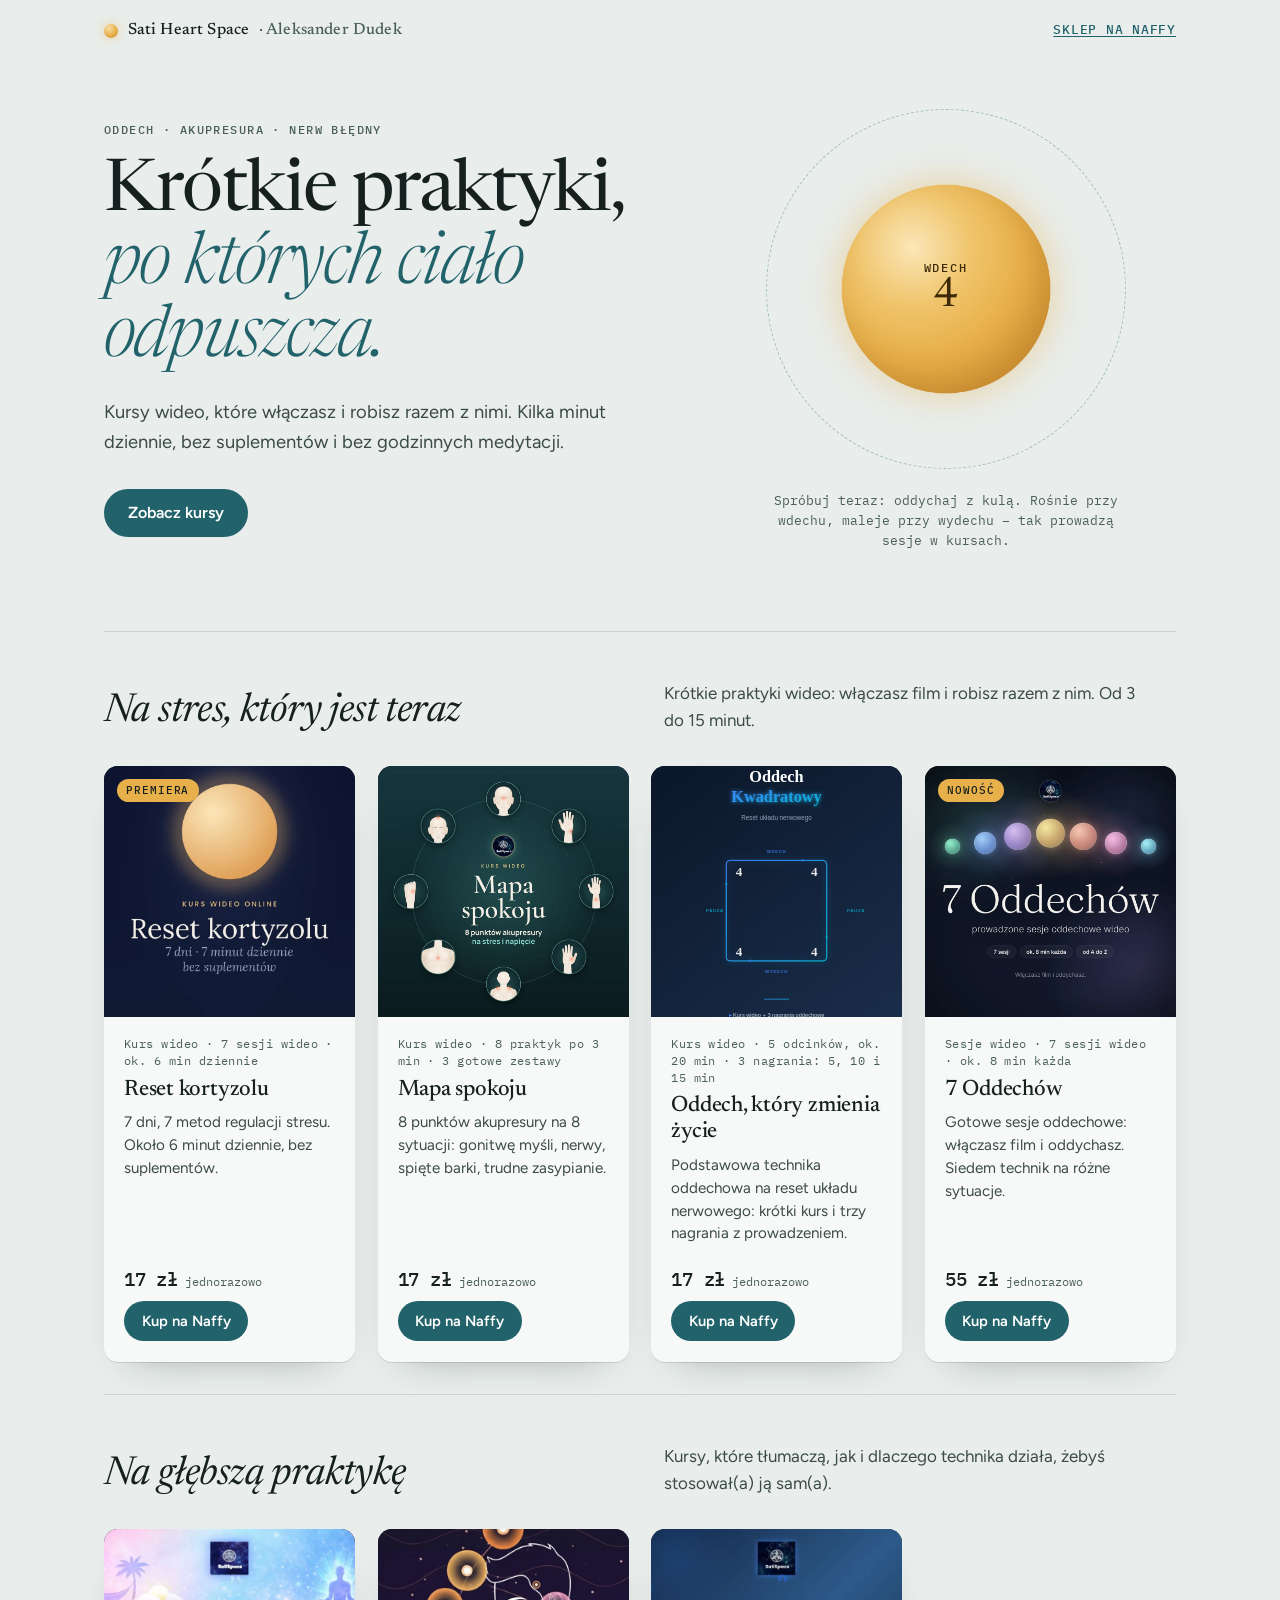
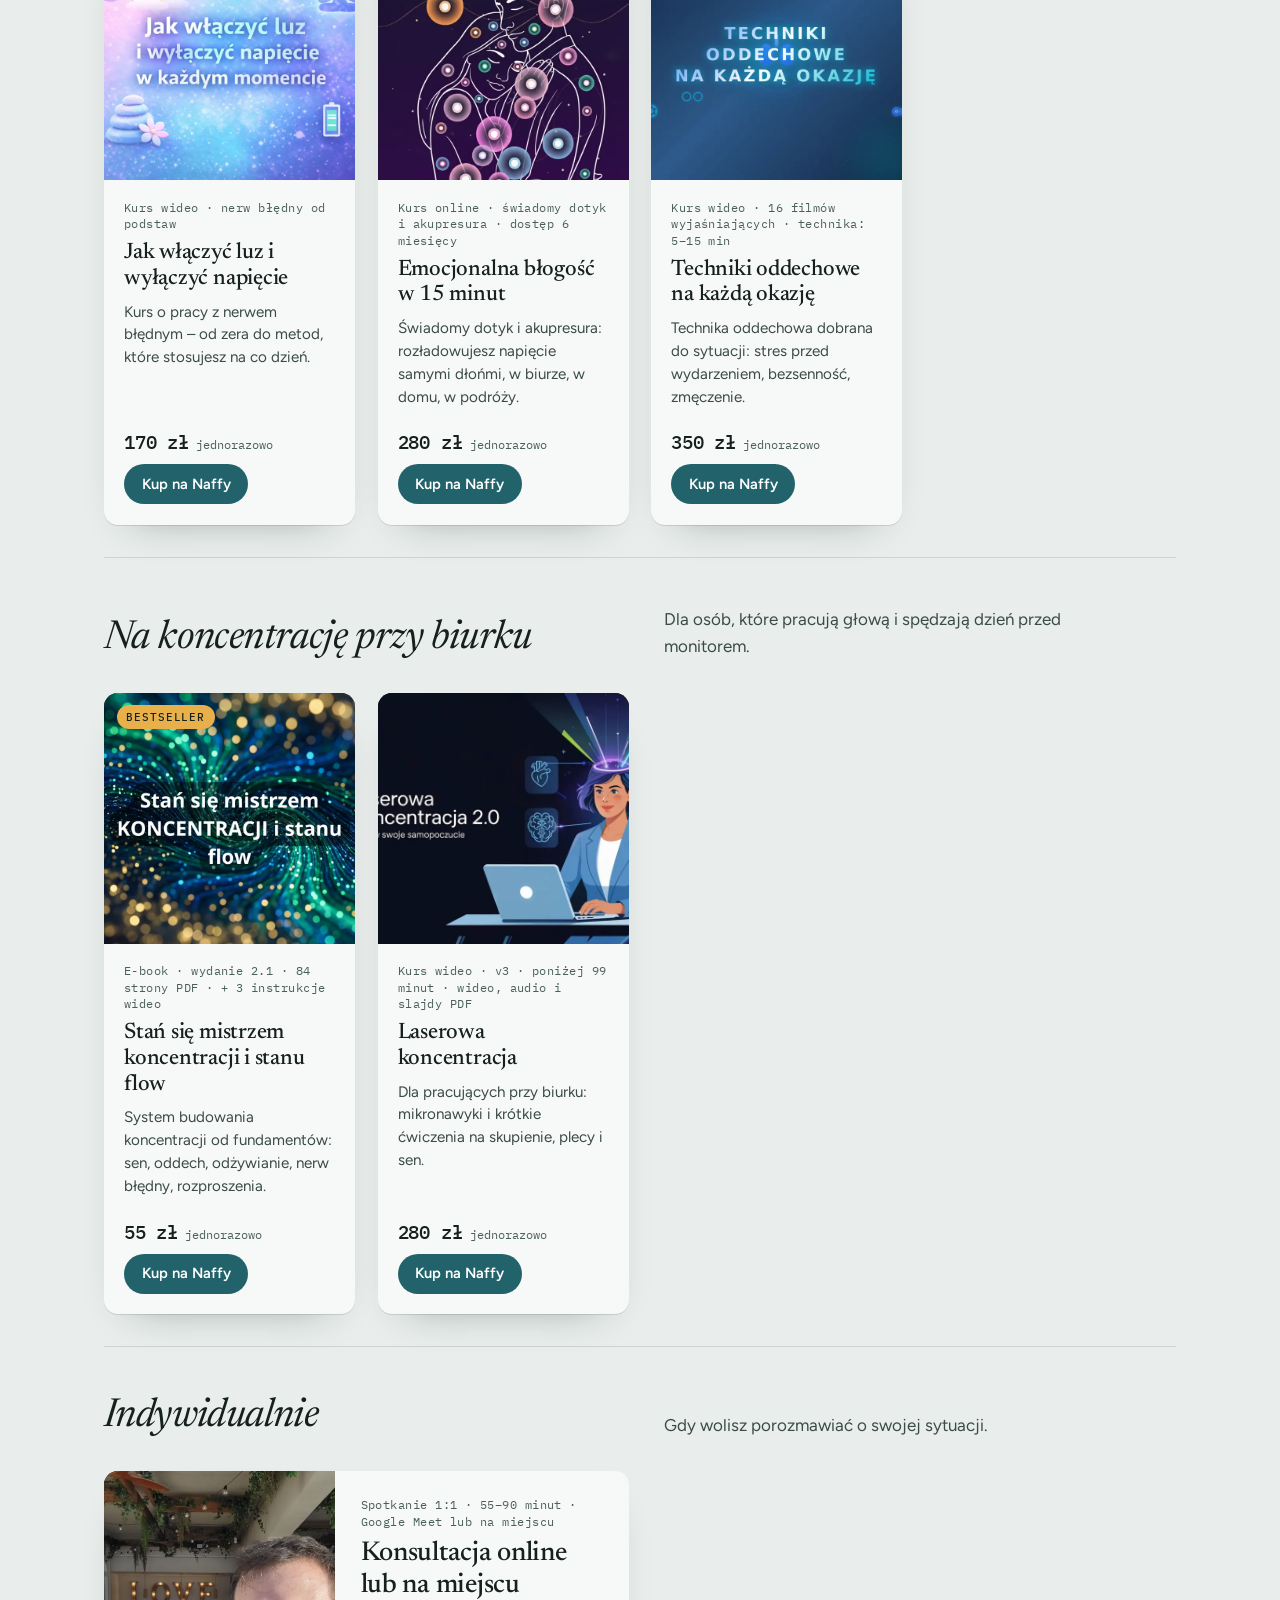
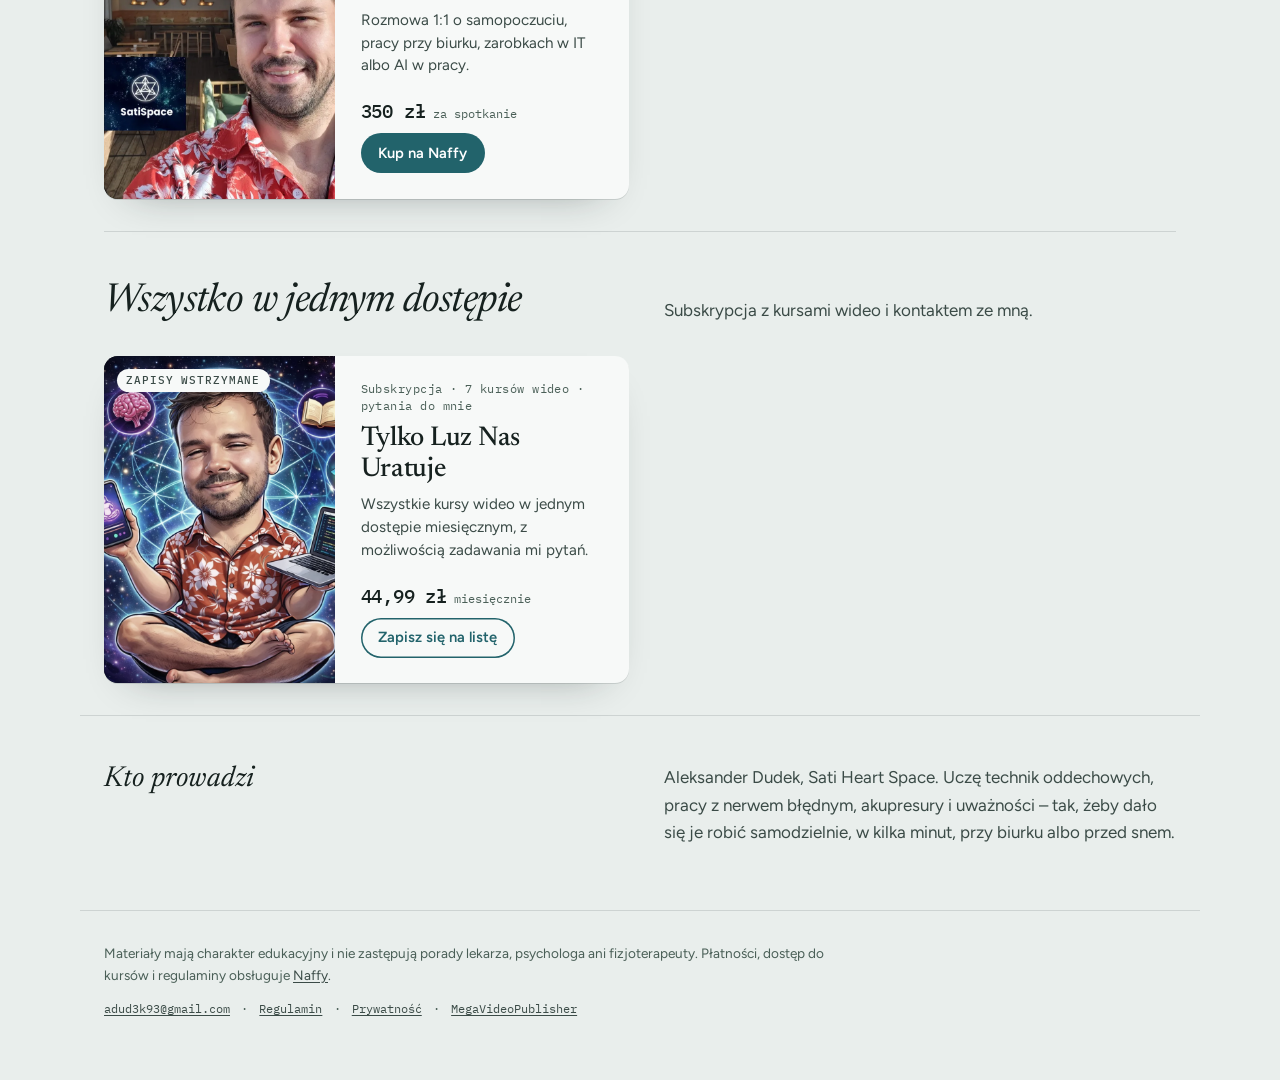
==== commit c2de6a4e: "feat: sales pages for every Naffy product, home page becomes the catalogue - index.html: catalogue o" ====
--- a/index.html
+++ b/index.html
@@ -1,55 +1,263 @@
 <!doctype html>
-<html lang="en">
+<html lang="pl">
 <head>
 <meta charset="utf-8">
 <meta name="viewport" content="width=device-width,initial-scale=1">
-<title>Aleksander Dudek</title>
-<meta name="description" content="Projects by Aleksander Dudek.">
-<link rel="icon" href="data:image/svg+xml,<svg xmlns='http://www.w3.org/2000/svg' viewBox='0 0 32 32'><rect width='32' height='32' rx='6' fill='%230a0b0d'/><circle cx='16' cy='16' r='6' fill='%23ffb02e'/></svg>">
+<title>Sati Heart Space – praktyki na stres, sen i koncentrację | Aleksander Dudek</title>
+<meta name="description" content="Kursy wideo, e-book i konsultacje Aleksandra Dudka (Sati Heart Space): oddech, akupresura i praca z nerwem błędnym na stres, sen i koncentrację.">
+<link rel="canonical" href="https://aleksanderdudek.github.io/">
+<meta property="og:type" content="website">
+<meta property="og:locale" content="pl_PL">
+<meta property="og:title" content="Sati Heart Space – praktyki na stres, sen i koncentrację | Aleksander Dudek">
+<meta property="og:description" content="Kursy wideo, e-book i konsultacje Aleksandra Dudka (Sati Heart Space): oddech, akupresura i praca z nerwem błędnym na stres, sen i koncentrację.">
+<meta property="og:url" content="https://aleksanderdudek.github.io/">
+<meta property="og:image" content="https://aleksanderdudek.github.io/assets/img/reset-kortyzolu.webp">
+<meta name="theme-color" content="#E9EEEC">
+<link rel="icon" href="data:image/svg+xml,<svg xmlns='http://www.w3.org/2000/svg' viewBox='0 0 32 32'><rect width='32' height='32' rx='8' fill='%2316211F'/><circle cx='16' cy='16' r='7' fill='%23E8B04B'/></svg>">
 <link rel="preconnect" href="https://fonts.googleapis.com">
 <link rel="preconnect" href="https://fonts.gstatic.com" crossorigin>
-<link href="https://fonts.googleapis.com/css2?family=Anybody:wdth,wght@75..125,400..900&family=Instrument+Sans:wght@400;500&family=Spline+Sans+Mono:wght@400&display=swap" rel="stylesheet">
-<style>
-  :root{--ink:#08090b;--panel:#0f1116;--line:#20242e;--amber:#ffb02e;--phos:#4ade80;
-    --text:#eceae5;--dim:#8b90a0}
-  *{box-sizing:border-box}
-  body{margin:0;min-height:100vh;background:var(--ink);color:var(--text);
-    font-family:"Instrument Sans",system-ui,sans-serif;line-height:1.6;
-    display:grid;place-items:center;padding:2rem;-webkit-font-smoothing:antialiased}
-  .card{width:100%;max-width:34rem}
-  h1{font-family:"Anybody","Arial Narrow",sans-serif;
-    font-variation-settings:"wdth" 112,"wght" 850;
-    font-size:clamp(1.8rem,6vw,2.6rem);line-height:1;margin:0 0 .4rem;letter-spacing:-.02em}
-  .sub{font-family:"Spline Sans Mono",monospace;font-size:.72rem;letter-spacing:.14em;
-    text-transform:uppercase;color:var(--dim);margin:0 0 2.4rem}
-  a.item{display:flex;align-items:center;gap:.9rem;text-decoration:none;color:inherit;
-    border:1px solid var(--line);border-radius:9px;background:var(--panel);
-    padding:1.1rem 1.2rem;transition:border-color .2s,transform .2s}
-  a.item:hover{border-color:var(--amber);transform:translateY(-2px)}
-  .led{width:8px;height:8px;border-radius:50%;background:var(--phos);
-    box-shadow:0 0 10px var(--phos);flex:none}
-  .name{font-family:"Anybody",sans-serif;font-variation-settings:"wdth" 108,"wght" 700;
-    font-size:1.02rem}
-  .what{display:block;color:var(--dim);font-size:.86rem;margin-top:.15rem}
-  footer{margin-top:2.4rem;font-family:"Spline Sans Mono",monospace;font-size:.7rem;
-    letter-spacing:.12em;text-transform:uppercase;color:var(--dim)}
-  footer a{color:var(--dim)}
-</style>
+<link rel="stylesheet" href="https://fonts.googleapis.com/css2?family=Newsreader:ital,opsz,wght@0,6..72,300..600;1,6..72,300..500&family=Figtree:wght@400;500;600&family=IBM+Plex+Mono:wght@400;500&display=swap">
+<link rel="stylesheet" href="/assets/site.css?v=2">
+<script src="/assets/site.js?v=2" defer></script>
+
 </head>
-<body>
-<div class="card">
-  <h1>Aleksander Dudek</h1>
-  <p class="sub">Projects</p>
+<body class="page-home">
+<header class="masthead">
+  <a class="brand" href="/"><span class="brand__dot" aria-hidden="true"></span>Sati Heart Space<span class="brand__by"> · Aleksander Dudek</span></a>
+  <a class="masthead__link" href="https://www.naffy.io/aleksander-dudek">Sklep na Naffy</a>
+</header>
+<main>
+  <section class="hero" aria-labelledby="hero-title">
+    <div class="hero__copy">
+      <p class="eyebrow">Oddech · akupresura · nerw błędny</p>
+      <h1 class="hero__title" id="hero-title">Krótkie praktyki,<br><em>po których ciało odpuszcza.</em></h1>
+      <p class="hero__lead">Kursy wideo, które włączasz i robisz razem z nimi. Kilka minut dziennie, bez suplementów i bez godzinnych medytacji.</p>
+      <a class="btn" href="#oferta">Zobacz kursy</a>
+    </div>
+    <figure class="breath" aria-label="Kula oddechu: wdech 4 sekundy, wydech 6 sekund">
+      <div class="breath__stage">
+        <div class="breath__ring" aria-hidden="true"></div>
+        <div class="breath__orb" aria-hidden="true"></div>
+        <p class="breath__readout" aria-hidden="true"><span class="breath__phase">wdech 4 s · wydech 6 s</span><span class="breath__count"></span></p>
+      </div>
+      <figcaption class="breath__caption">Spróbuj teraz: oddychaj z kulą. Rośnie przy wdechu, maleje przy wydechu – tak prowadzą sesje w kursach.</figcaption>
+    </figure>
+  </section>
 
-  <a class="item" href="./megavideopublisher/">
-    <span class="led"></span>
-    <span>
-      <span class="name">MegaVideoPublisher</span>
-      <span class="what">Self-hosted video pipeline — one long video in, a month of posts out.</span>
-    </span>
-  </a>
+  <div class="catalog" id="oferta">
+    <section class="group" id="teraz" aria-labelledby="g-teraz">
+  <div class="group__head">
+    <h2 class="group__title" id="g-teraz">Na stres, który jest teraz</h2>
+    <p class="group__blurb">Krótkie praktyki wideo: włączasz film i robisz razem z nim. Od 3 do 15 minut.</p>
+  </div>
+  <div class="grid">
+    <article class="card">
+  <a class="card__media" href="/reset-kortyzolu/" tabindex="-1" aria-hidden="true">
+    <img src="/assets/img/reset-kortyzolu.webp" alt="" loading="lazy" decoding="async" style="object-position:50% 60%">
+    <span class="card__badge">Premiera</span>
+  </a>
+  <div class="card__body">
+    <p class="card__kind">Kurs wideo · 7 sesji wideo · ok. 6 min dziennie</p>
+    <h3 class="card__title"><a href="/reset-kortyzolu/" data-utm>Reset kortyzolu</a></h3>
+    <p class="card__text">7 dni, 7 metod regulacji stresu. Około 6 minut dziennie, bez suplementów.</p>
+    <div class="card__foot">
+      <span class="price"><span class="price__value">17 zł</span><span class="price__note">jednorazowo</span></span>
+      <a class="btn btn--small" href="https://www.naffy.io/aleksander-dudek/reset-kortyzolu">Kup na Naffy</a>
+    </div>
+  </div>
+</article><article class="card">
+  <a class="card__media" href="/mapa-spokoju/" tabindex="-1" aria-hidden="true">
+    <img src="/assets/img/mapa-spokoju.webp" alt="" loading="lazy" decoding="async" style="object-position:50% 50%">
+    
+  </a>
+  <div class="card__body">
+    <p class="card__kind">Kurs wideo · 8 praktyk po 3 min · 3 gotowe zestawy</p>
+    <h3 class="card__title"><a href="/mapa-spokoju/" data-utm>Mapa spokoju</a></h3>
+    <p class="card__text">8 punktów akupresury na 8 sytuacji: gonitwę myśli, nerwy, spięte barki, trudne zasypianie.</p>
+    <div class="card__foot">
+      <span class="price"><span class="price__value">17 zł</span><span class="price__note">jednorazowo</span></span>
+      <a class="btn btn--small" href="https://www.naffy.io/aleksander-dudek/mapa-spokoju-kurs-video-online-u0h">Kup na Naffy</a>
+    </div>
+  </div>
+</article><article class="card">
+  <a class="card__media" href="/oddech-zmieniajacy-zycie/" tabindex="-1" aria-hidden="true">
+    <img src="/assets/img/oddech-zmieniajacy-zycie.svg" alt="" loading="lazy" decoding="async" style="object-position:50% 20%">
+    
+  </a>
+  <div class="card__body">
+    <p class="card__kind">Kurs wideo · 5 odcinków, ok. 20 min · 3 nagrania: 5, 10 i 15 min</p>
+    <h3 class="card__title"><a href="/oddech-zmieniajacy-zycie/" data-utm>Oddech, który zmienia życie</a></h3>
+    <p class="card__text">Podstawowa technika oddechowa na reset układu nerwowego: krótki kurs i trzy nagrania z prowadzeniem.</p>
+    <div class="card__foot">
+      <span class="price"><span class="price__value">17 zł</span><span class="price__note">jednorazowo</span></span>
+      <a class="btn btn--small" href="https://www.naffy.io/aleksander-dudek/oddech-ktory-zmienia-zycie-kurs-wideo-VyJ">Kup na Naffy</a>
+    </div>
+  </div>
+</article><article class="card">
+  <a class="card__media" href="/7-oddechow/" tabindex="-1" aria-hidden="true">
+    <img src="/assets/img/7-oddechow.webp" alt="" loading="lazy" decoding="async" style="object-position:50% 50%">
+    <span class="card__badge">Nowość</span>
+  </a>
+  <div class="card__body">
+    <p class="card__kind">Sesje wideo · 7 sesji wideo · ok. 8 min każda</p>
+    <h3 class="card__title"><a href="/7-oddechow/" data-utm>7 Oddechów</a></h3>
+    <p class="card__text">Gotowe sesje oddechowe: włączasz film i oddychasz. Siedem technik na różne sytuacje.</p>
+    <div class="card__foot">
+      <span class="price"><span class="price__value">55 zł</span><span class="price__note">jednorazowo</span></span>
+      <a class="btn btn--small" href="https://www.naffy.io/aleksander-dudek/7-oddechow">Kup na Naffy</a>
+    </div>
+  </div>
+</article>
+  </div>
+</section><section class="group" id="praktyka" aria-labelledby="g-praktyka">
+  <div class="group__head">
+    <h2 class="group__title" id="g-praktyka">Na głębszą praktykę</h2>
+    <p class="group__blurb">Kursy, które tłumaczą, jak i dlaczego technika działa, żebyś stosował(a) ją sam(a).</p>
+  </div>
+  <div class="grid">
+    <article class="card">
+  <a class="card__media" href="/jak-wlaczyc-luz/" tabindex="-1" aria-hidden="true">
+    <img src="/assets/img/jak-wlaczyc-luz.webp" alt="" loading="lazy" decoding="async" style="object-position:50% 50%">
+    
+  </a>
+  <div class="card__body">
+    <p class="card__kind">Kurs wideo · nerw błędny od podstaw</p>
+    <h3 class="card__title"><a href="/jak-wlaczyc-luz/" data-utm>Jak włączyć luz i wyłączyć napięcie</a></h3>
+    <p class="card__text">Kurs o pracy z nerwem błędnym – od zera do metod, które stosujesz na co dzień.</p>
+    <div class="card__foot">
+      <span class="price"><span class="price__value">170 zł</span><span class="price__note">jednorazowo</span></span>
+      <a class="btn btn--small" href="https://www.naffy.io/aleksander-dudek/jak-wlaczyc-luz-i-wylaczyc-napiecie-w-kazdym-momencie-yzT">Kup na Naffy</a>
+    </div>
+  </div>
+</article><article class="card">
+  <a class="card__media" href="/emocjonalna-blogosc/" tabindex="-1" aria-hidden="true">
+    <img src="/assets/img/emocjonalna-blogosc.webp" alt="" loading="lazy" decoding="async" style="object-position:50% 35%">
+    
+  </a>
+  <div class="card__body">
+    <p class="card__kind">Kurs online · świadomy dotyk i akupresura · dostęp 6 miesięcy</p>
+    <h3 class="card__title"><a href="/emocjonalna-blogosc/" data-utm>Emocjonalna błogość w 15 minut</a></h3>
+    <p class="card__text">Świadomy dotyk i akupresura: rozładowujesz napięcie samymi dłońmi, w biurze, w domu, w podróży.</p>
+    <div class="card__foot">
+      <span class="price"><span class="price__value">280 zł</span><span class="price__note">jednorazowo</span></span>
+      <a class="btn btn--small" href="https://www.naffy.io/aleksander-dudek/emocjonalna-blogosc-w-15-minut-kurs-online-fpY">Kup na Naffy</a>
+    </div>
+  </div>
+</article><article class="card">
+  <a class="card__media" href="/techniki-oddechowe/" tabindex="-1" aria-hidden="true">
+    <img src="/assets/img/techniki-oddechowe.webp" alt="" loading="lazy" decoding="async" style="object-position:50% 50%">
+    
+  </a>
+  <div class="card__body">
+    <p class="card__kind">Kurs wideo · 16 filmów wyjaśniających · technika: 5–15 min</p>
+    <h3 class="card__title"><a href="/techniki-oddechowe/" data-utm>Techniki oddechowe na każdą okazję</a></h3>
+    <p class="card__text">Technika oddechowa dobrana do sytuacji: stres przed wydarzeniem, bezsenność, zmęczenie.</p>
+    <div class="card__foot">
+      <span class="price"><span class="price__value">350 zł</span><span class="price__note">jednorazowo</span></span>
+      <a class="btn btn--small" href="https://www.naffy.io/aleksander-dudek/techniki-oddechowe-na-kazda-okazje-kurs-online-D3Z">Kup na Naffy</a>
+    </div>
+  </div>
+</article>
+  </div>
+</section><section class="group" id="skupienie" aria-labelledby="g-skupienie">
+  <div class="group__head">
+    <h2 class="group__title" id="g-skupienie">Na koncentrację przy biurku</h2>
+    <p class="group__blurb">Dla osób, które pracują głową i spędzają dzień przed monitorem.</p>
+  </div>
+  <div class="grid">
+    <article class="card">
+  <a class="card__media" href="/mistrz-koncentracji/" tabindex="-1" aria-hidden="true">
+    <img src="/assets/img/mistrz-koncentracji.webp" alt="" loading="lazy" decoding="async" style="object-position:50% 50%">
+    <span class="card__badge">Bestseller</span>
+  </a>
+  <div class="card__body">
+    <p class="card__kind">E-book · wydanie 2.1 · 84 strony PDF · + 3 instrukcje wideo</p>
+    <h3 class="card__title"><a href="/mistrz-koncentracji/" data-utm>Stań się mistrzem koncentracji i stanu flow</a></h3>
+    <p class="card__text">System budowania koncentracji od fundamentów: sen, oddech, odżywianie, nerw błędny, rozproszenia.</p>
+    <div class="card__foot">
+      <span class="price"><span class="price__value">55 zł</span><span class="price__note">jednorazowo</span></span>
+      <a class="btn btn--small" href="https://www.naffy.io/aleksander-dudek/stan-sie-mistrzem-koncentracji-i-stanu-flow-fg7-4MsN">Kup na Naffy</a>
+    </div>
+  </div>
+</article><article class="card">
+  <a class="card__media" href="/laserowa-koncentracja/" tabindex="-1" aria-hidden="true">
+    <img src="/assets/img/laserowa-koncentracja.webp" alt="" loading="lazy" decoding="async" style="object-position:30% 50%">
+    
+  </a>
+  <div class="card__body">
+    <p class="card__kind">Kurs wideo · v3 · poniżej 99 minut · wideo, audio i slajdy PDF</p>
+    <h3 class="card__title"><a href="/laserowa-koncentracja/" data-utm>Laserowa koncentracja</a></h3>
+    <p class="card__text">Dla pracujących przy biurku: mikronawyki i krótkie ćwiczenia na skupienie, plecy i sen.</p>
+    <div class="card__foot">
+      <span class="price"><span class="price__value">280 zł</span><span class="price__note">jednorazowo</span></span>
+      <a class="btn btn--small" href="https://www.naffy.io/aleksander-dudek/laserowa-koncentracja-spokojna-glowa-lepsze-samopoczucie-v3-7D6">Kup na Naffy</a>
+    </div>
+  </div>
+</article>
+  </div>
+</section><section class="group" id="indywidualnie" aria-labelledby="g-indywidualnie">
+  <div class="group__head">
+    <h2 class="group__title" id="g-indywidualnie">Indywidualnie</h2>
+    <p class="group__blurb">Gdy wolisz porozmawiać o swojej sytuacji.</p>
+  </div>
+  <div class="grid">
+    <article class="card card--wide">
+  <a class="card__media" href="/konsultacja/" tabindex="-1" aria-hidden="true">
+    <img src="/assets/img/konsultacja.webp" alt="" loading="lazy" decoding="async" style="object-position:50% 30%">
+    
+  </a>
+  <div class="card__body">
+    <p class="card__kind">Spotkanie 1:1 · 55–90 minut · Google Meet lub na miejscu</p>
+    <h3 class="card__title"><a href="/konsultacja/" data-utm>Konsultacja online lub na miejscu</a></h3>
+    <p class="card__text">Rozmowa 1:1 o samopoczuciu, pracy przy biurku, zarobkach w IT albo AI w pracy.</p>
+    <div class="card__foot">
+      <span class="price"><span class="price__value">350 zł</span><span class="price__note">za spotkanie</span></span>
+      <a class="btn btn--small" href="https://www.naffy.io/aleksander-dudek/konsultacja-online-lub-fizycznie-zJj">Kup na Naffy</a>
+    </div>
+  </div>
+</article>
+  </div>
+</section><section class="group" id="wszystko" aria-labelledby="g-wszystko">
+  <div class="group__head">
+    <h2 class="group__title" id="g-wszystko">Wszystko w jednym dostępie</h2>
+    <p class="group__blurb">Subskrypcja z kursami wideo i kontaktem ze mną.</p>
+  </div>
+  <div class="grid">
+    <article class="card card--waitlist card--wide">
+  <a class="card__media" href="/tylko-luz-nas-uratuje/" tabindex="-1" aria-hidden="true">
+    <img src="/assets/img/tylko-luz-nas-uratuje.webp" alt="" loading="lazy" decoding="async" style="object-position:50% 50%">
+    <span class="card__badge card__badge--muted">Zapisy wstrzymane</span>
+  </a>
+  <div class="card__body">
+    <p class="card__kind">Subskrypcja · 7 kursów wideo · pytania do mnie</p>
+    <h3 class="card__title"><a href="/tylko-luz-nas-uratuje/" data-utm>Tylko Luz Nas Uratuje</a></h3>
+    <p class="card__text">Wszystkie kursy wideo w jednym dostępie miesięcznym, z możliwością zadawania mi pytań.</p>
+    <div class="card__foot">
+      <span class="price"><span class="price__value">44,99 zł</span><span class="price__note">miesięcznie</span></span>
+      <a class="btn btn--small btn--quiet" href="https://www.naffy.io/aleksander-dudek/tylko-luz-nas-uratuje-fYr">Zapisz się na listę</a>
+    </div>
+  </div>
+</article>
+  </div>
+</section>
+  </div>
 
-  <footer><a href="mailto:adud3k93@gmail.com">adud3k93@gmail.com</a></footer>
-</div>
+  <section class="about" aria-labelledby="about-title">
+    <h2 class="about__title" id="about-title">Kto prowadzi</h2>
+    <p>Aleksander Dudek, Sati Heart Space. Uczę technik oddechowych, pracy z nerwem błędnym, akupresury i uważności – tak, żeby dało się je robić samodzielnie, w kilka minut, przy biurku albo przed snem.</p>
+  </section>
+</main>
+<footer class="footer">
+  <p class="footer__legal">Materiały mają charakter edukacyjny i nie zastępują porady lekarza, psychologa ani fizjoterapeuty. Płatności, dostęp do kursów i regulaminy obsługuje <a href="https://www.naffy.io/aleksander-dudek">Naffy</a>.</p>
+  <p class="footer__meta">
+    <a href="mailto:adud3k93@gmail.com">adud3k93@gmail.com</a>
+    <span aria-hidden="true">·</span>
+    <a href="https://www.naffy.io/aleksander-dudek/terms">Regulamin</a>
+    <span aria-hidden="true">·</span>
+    <a href="https://www.naffy.io/aleksander-dudek/privacy">Prywatność</a>
+    <span aria-hidden="true">·</span>
+    <a href="/megavideopublisher/">MegaVideoPublisher</a>
+  </p>
+</footer>
 </body>
 </html>
--- a/assets/site.css
+++ b/assets/site.css
@@ -0,0 +1,391 @@
+/* Sati Heart Space – katalog i strony sprzedażowe.
+   Paleta: mgła, atrament, szałwia, laguna, bursztyn (kula oddechu). */
+:root {
+  --mist: #E9EEEC;
+  --mist-deep: #DCE4E1;
+  --paper: #F7F9F8;
+  --ink: #16211F;
+  --ink-soft: #3B4B47;
+  --sage: #4A5F57;
+  --lagoon: #22636B;
+  --lagoon-deep: #184A50;
+  --amber: #E8B04B;
+  --line: rgba(22, 33, 31, .13);
+  --radius: 14px;
+  --display: "Newsreader", Georgia, "Times New Roman", serif;
+  --body: "Figtree", system-ui, -apple-system, "Segoe UI", sans-serif;
+  --mono: "IBM Plex Mono", ui-monospace, "SFMono-Regular", Menlo, monospace;
+  --wrap: 1120px;
+}
+
+*, *::before, *::after { box-sizing: border-box; }
+html { scroll-behavior: smooth; }
+body {
+  margin: 0;
+  background: var(--mist);
+  color: var(--ink);
+  font: 400 17px/1.6 var(--body);
+  -webkit-font-smoothing: antialiased;
+  text-rendering: optimizeLegibility;
+}
+img { max-width: 100%; display: block; }
+a { color: var(--lagoon); text-underline-offset: .18em; text-decoration-thickness: 1px; }
+a:hover { color: var(--lagoon-deep); }
+:focus-visible { outline: 2px solid var(--lagoon); outline-offset: 3px; border-radius: 4px; }
+main { display: block; }
+
+.eyebrow {
+  font: 500 .74rem/1.4 var(--mono);
+  letter-spacing: .12em;
+  text-transform: uppercase;
+  color: var(--sage);
+  margin: 0 0 1.1rem;
+}
+
+/* ── Nagłówek ─────────────────────────────────────────────── */
+.masthead {
+  max-width: var(--wrap);
+  margin: 0 auto;
+  padding: 1.4rem 1.5rem;
+  display: flex;
+  align-items: center;
+  justify-content: space-between;
+  gap: 1rem;
+}
+.brand {
+  display: inline-flex; align-items: center; gap: .6rem;
+  color: var(--ink); text-decoration: none;
+  font: 500 1.02rem/1 var(--display);
+  letter-spacing: .01em;
+}
+.brand__dot {
+  width: 14px; height: 14px; border-radius: 50%;
+  background: radial-gradient(circle at 35% 30%, #F8DFA4, var(--amber) 55%, #C98A2B);
+  box-shadow: 0 0 12px rgba(232, 176, 75, .55);
+}
+.brand__by { color: var(--sage); }
+.masthead__link { font: 500 .8rem/1 var(--mono); letter-spacing: .06em; text-transform: uppercase; }
+
+/* ── Przyciski i ceny ─────────────────────────────────────── */
+.btn {
+  display: inline-flex; align-items: center; justify-content: center;
+  min-height: 48px; padding: .8rem 1.5rem;
+  border-radius: 999px;
+  background: var(--lagoon); color: #fff;
+  font: 600 1rem/1 var(--body);
+  text-decoration: none;
+  transition: background-color .2s, transform .2s;
+}
+.btn:hover { background: var(--lagoon-deep); color: #fff; transform: translateY(-1px); }
+.btn--small { min-height: 40px; padding: .6rem 1.1rem; font-size: .92rem; }
+.btn--big { min-height: 54px; padding: 1rem 2rem; font-size: 1.05rem; }
+.btn--quiet { background: transparent; color: var(--lagoon); box-shadow: inset 0 0 0 1.5px var(--lagoon); }
+.btn--quiet:hover { background: var(--lagoon); color: #fff; }
+
+.price { display: inline-flex; align-items: baseline; gap: .45rem; }
+.price__value { font: 500 1.2rem/1 var(--mono); letter-spacing: -.01em; }
+.price__note { font: 400 .78rem/1 var(--mono); color: var(--sage); }
+.price--big .price__value { font-size: 2rem; }
+.price--big .price__note { font-size: .85rem; }
+
+/* ── Hero strony głównej ─────────────────────────────────── */
+.hero {
+  max-width: var(--wrap);
+  margin: 0 auto;
+  padding: 3rem 1.5rem 5rem;
+  display: grid;
+  grid-template-columns: minmax(0, 1.1fr) minmax(0, .9fr);
+  align-items: center;
+  gap: 3rem;
+}
+.hero__title {
+  font: 400 clamp(2.5rem, 5.6vw, 4.6rem)/1.02 var(--display);
+  font-variation-settings: "opsz" 72;
+  letter-spacing: -.025em;
+  margin: 0 0 1.4rem;
+}
+.hero__title em { font-style: italic; font-weight: 300; color: var(--lagoon); }
+.hero__lead { font-size: 1.15rem; color: var(--ink-soft); max-width: 32rem; margin: 0 0 2rem; }
+
+/* Sygnatura: kula oddechu. 10 s = wdech 4 s + wydech 6 s, jak w kursach. */
+.breath { margin: 0; display: grid; justify-items: center; gap: 1.4rem; }
+.breath__stage {
+  position: relative;
+  width: min(360px, 78vw);
+  aspect-ratio: 1;
+  display: grid; place-items: center;
+}
+.breath__ring {
+  position: absolute; inset: 0;
+  border-radius: 50%;
+  border: 1px dashed rgba(34, 99, 107, .35);
+}
+.breath__orb {
+  width: 100%; aspect-ratio: 1; border-radius: 50%;
+  background: radial-gradient(circle at 34% 30%, #FBE7B8 0%, #F0C46A 30%, var(--amber) 55%, #C98A2B 100%);
+  box-shadow: 0 0 60px 10px rgba(232, 176, 75, .38), inset -18px -24px 50px rgba(150, 90, 20, .25);
+  transform: scale(.58);
+  animation: breathe 10s infinite;
+  will-change: transform;
+}
+@keyframes breathe {
+  0%   { transform: scale(.58); animation-timing-function: cubic-bezier(.45, 0, .55, 1); }
+  40%  { transform: scale(.96); animation-timing-function: cubic-bezier(.45, 0, .55, 1); }
+  100% { transform: scale(.58); }
+}
+.breath__readout {
+  position: absolute; margin: 0;
+  display: grid; justify-items: center; gap: .15rem;
+  color: #3D2A08;
+  pointer-events: none;
+}
+.breath__phase { font: 500 .78rem/1 var(--mono); letter-spacing: .14em; text-transform: uppercase; }
+.breath__count { font: 400 2.6rem/1 var(--display); min-height: 1em; }
+.breath__caption {
+  font: 400 .82rem/1.5 var(--mono);
+  color: var(--sage);
+  text-align: center;
+  max-width: 22rem;
+}
+
+/* ── Katalog ──────────────────────────────────────────────── */
+.catalog { max-width: var(--wrap); margin: 0 auto; padding: 0 1.5rem; }
+.group { padding: 3rem 0 2rem; border-top: 1px solid var(--line); scroll-margin-top: 1rem; }
+.group__head {
+  display: grid;
+  grid-template-columns: minmax(0, 1fr) minmax(0, 1fr);
+  gap: 1rem 3rem;
+  align-items: end;
+  margin-bottom: 2rem;
+}
+.group__title {
+  font: italic 400 clamp(1.8rem, 3.4vw, 2.5rem)/1.1 var(--display);
+  letter-spacing: -.015em;
+  margin: 0;
+}
+.group__blurb { margin: 0; color: var(--ink-soft); max-width: 30rem; }
+
+.grid { display: grid; grid-template-columns: repeat(4, minmax(0, 1fr)); gap: 1.4rem; }
+
+.card {
+  display: flex; flex-direction: column;
+  background: var(--paper);
+  border-radius: var(--radius);
+  overflow: hidden;
+  box-shadow: 0 1px 0 var(--line), 0 18px 40px -28px rgba(22, 33, 31, .45);
+  transition: transform .25s, box-shadow .25s;
+}
+.card:hover { transform: translateY(-3px); box-shadow: 0 1px 0 var(--line), 0 26px 50px -28px rgba(22, 33, 31, .55); }
+.card__media { position: relative; display: block; aspect-ratio: 1; overflow: hidden; background: var(--ink); }
+.card__media img { position: absolute; inset: 0; width: 100%; height: 100%; object-fit: cover; }
+/* Grupa z jednym produktem: karta pozioma na szerokość dwóch kolumn. */
+.card--wide { grid-column: span 2; flex-direction: row; }
+.card--wide .card__media { width: 44%; flex: none; aspect-ratio: auto; }
+.card--wide .card__body { padding: 1.6rem 1.6rem 1.6rem; }
+.card--wide .card__title { font-size: 1.7rem; }
+.card--waitlist .card__media img { filter: saturate(.55); }
+.card__badge, .tag {
+  font: 500 .68rem/1 var(--mono); letter-spacing: .08em; text-transform: uppercase;
+  background: var(--amber); color: var(--ink);
+  padding: .4rem .6rem; border-radius: 999px;
+}
+.card__badge { position: absolute; top: .8rem; left: .8rem; }
+.card__badge--muted { background: var(--paper); color: var(--ink-soft); }
+.card__body { display: flex; flex-direction: column; gap: .5rem; padding: 1.2rem 1.25rem 1.3rem; flex: 1; }
+.card__kind { margin: 0; font: 400 .72rem/1.45 var(--mono); letter-spacing: .04em; color: var(--sage); }
+.card__title { margin: 0; font: 500 1.4rem/1.15 var(--display); letter-spacing: -.01em; }
+.card__title a { color: var(--ink); text-decoration: none; }
+@media (hover: hover) {
+  .card__title a::after { content: "\00a0→"; color: var(--lagoon); font-family: var(--body); font-size: .85em; opacity: 0; transition: opacity .2s; }
+  .card__title a:hover::after, .card__title a:focus-visible::after { opacity: 1; }
+}
+.card__text { margin: 0; color: var(--ink-soft); font-size: .95rem; line-height: 1.5; }
+.card__foot {
+  margin-top: auto; padding-top: 1rem;
+  display: flex; align-items: center; justify-content: space-between; gap: .8rem; flex-wrap: wrap;
+}
+
+.about {
+  max-width: var(--wrap); margin: 0 auto; padding: 3rem 1.5rem 4rem;
+  border-top: 1px solid var(--line);
+  display: grid; grid-template-columns: minmax(0, 1fr) minmax(0, 1fr); gap: 1rem 3rem;
+}
+.about__title { font: italic 400 1.8rem/1.1 var(--display); margin: 0; }
+.about p { margin: 0; color: var(--ink-soft); }
+
+/* ── Strona produktu ──────────────────────────────────────── */
+.phero {
+  max-width: var(--wrap); margin: 0 auto; padding: 2rem 1.5rem 4rem;
+  display: grid; grid-template-columns: minmax(0, 1.15fr) minmax(0, .85fr);
+  gap: 3.5rem; align-items: start;
+}
+.phero__title {
+  font: 400 clamp(2.3rem, 5vw, 4rem)/1.04 var(--display);
+  font-variation-settings: "opsz" 72;
+  letter-spacing: -.025em;
+  margin: 0 0 1.2rem;
+}
+.phero__lead { font-size: 1.15rem; color: var(--ink-soft); margin: 0 0 1.6rem; max-width: 36rem; }
+.eyebrow .tag { margin-left: .5rem; vertical-align: 1px; }
+.facts {
+  list-style: none; margin: 0 0 2rem; padding: 0;
+  display: flex; flex-wrap: wrap; gap: .5rem;
+}
+.facts li {
+  font: 400 .78rem/1 var(--mono);
+  padding: .55rem .75rem;
+  border: 1px solid var(--line); border-radius: 999px;
+  color: var(--ink-soft);
+}
+.buy { display: flex; flex-wrap: wrap; align-items: center; gap: 1rem 1.4rem; }
+.buy__after { flex-basis: 100%; margin: 0; font: 400 .78rem/1.5 var(--mono); color: var(--sage); }
+.phero__media img {
+  width: 100%; max-height: 640px; object-fit: cover;
+  border-radius: var(--radius);
+  box-shadow: 0 30px 60px -30px rgba(22, 33, 31, .6);
+}
+
+.prose { max-width: 720px; margin: 0 auto; padding: 0 1.5rem; }
+.sec { padding: 2.4rem 0; border-top: 1px solid var(--line); }
+.sec__title {
+  font: 400 clamp(1.6rem, 3vw, 2.1rem)/1.15 var(--display);
+  letter-spacing: -.015em;
+  margin: 0 0 1.1rem;
+}
+.sec p { margin: 0 0 1rem; color: var(--ink-soft); }
+.sec p:last-child { margin-bottom: 0; }
+.sec__outro { font-size: .95rem; }
+
+.dots { list-style: none; margin: 0; padding: 0; display: grid; gap: .75rem; }
+.dots li { position: relative; padding-left: 1.7rem; color: var(--ink-soft); }
+.dots li::before {
+  content: ""; position: absolute; left: .15rem; top: .55em;
+  width: 10px; height: 10px; border-radius: 50%;
+  background: radial-gradient(circle at 35% 30%, #F8DFA4, var(--amber) 60%, #C98A2B);
+}
+
+.steps { list-style: none; margin: 0; padding: 0; display: grid; gap: 0; }
+.step {
+  display: grid; grid-template-columns: 6.2rem minmax(0, 1fr); gap: 1rem;
+  padding: .9rem 0; border-bottom: 1px dashed var(--line);
+}
+.step:last-child { border-bottom: 0; }
+.step__num { font: 500 .78rem/1.9 var(--mono); letter-spacing: .06em; text-transform: uppercase; color: var(--lagoon); }
+.step__text strong { display: block; font-weight: 600; color: var(--ink); }
+.step__detail { display: block; color: var(--ink-soft); }
+
+.pairs { margin: 0; display: grid; grid-template-columns: repeat(2, minmax(0, 1fr)); gap: .6rem 1.4rem; }
+.pairs div { padding: .8rem 0; border-bottom: 1px dashed var(--line); }
+.pairs dt { font-weight: 600; }
+.pairs dd { margin: .15rem 0 0; font: 400 .8rem/1.4 var(--mono); color: var(--lagoon); }
+
+.techs { list-style: none; margin: 0; padding: 0; display: grid; gap: .9rem; }
+.tech { background: var(--paper); border-radius: var(--radius); padding: 1rem 1.2rem; }
+.tech p { margin: 0; }
+.tech__name { font: 500 1.2rem/1.3 var(--display); color: var(--ink) !important; }
+.tech__rhythm { font: 400 .78rem/1.6 var(--mono); color: var(--lagoon) !important; margin-top: .15rem !important; }
+.tech__when { font-size: .95rem; margin-top: .4rem !important; }
+
+.topics { display: grid; grid-template-columns: repeat(2, minmax(0, 1fr)); gap: 1rem; }
+.topic { background: var(--paper); border-radius: var(--radius); padding: 1.1rem 1.2rem; }
+.topic h3 { font: 500 1.15rem/1.3 var(--display); margin: 0 0 .4rem; }
+.topic p { font-size: .95rem; }
+
+.figure { margin: 0; }
+.figure img { width: 100%; border-radius: var(--radius); background: var(--ink); }
+.figure figcaption { margin-top: .8rem; font: 400 .8rem/1.5 var(--mono); color: var(--sage); }
+
+.faq details { border-bottom: 1px solid var(--line); }
+.faq details:first-child { border-top: 1px solid var(--line); }
+.faq summary {
+  cursor: pointer; list-style: none;
+  padding: 1rem 2rem 1rem 0; position: relative;
+  font-weight: 600;
+}
+.faq summary::-webkit-details-marker { display: none; }
+.faq summary::after {
+  content: "+"; position: absolute; right: .2rem; top: .8rem;
+  font: 400 1.3rem/1 var(--mono); color: var(--lagoon);
+}
+.faq details[open] summary::after { content: "−"; }
+.faq details p { padding-bottom: 1rem; }
+
+.note {
+  margin: 1rem 0 0; padding: 1.4rem 1.5rem;
+  background: var(--mist-deep); border-radius: var(--radius); border-top: 0;
+}
+.note .sec__title { font-size: 1.15rem; font-family: var(--mono); font-weight: 500; letter-spacing: .04em; text-transform: uppercase; }
+.note p { font-size: .95rem; }
+
+.closer {
+  max-width: 720px; margin: 3rem auto 4rem; padding: 2.4rem 1.5rem;
+  text-align: center;
+  display: grid; justify-items: center; gap: 1rem;
+}
+.closer__name { font: italic 400 1.6rem/1.2 var(--display); margin: 0; }
+.closer .buy__after { margin-top: -.3rem; }
+.closer__back { margin: 1rem 0 0; font: 400 .85rem/1 var(--mono); }
+
+.buybar { display: none; }
+
+/* ── Stopka ───────────────────────────────────────────────── */
+.footer {
+  max-width: var(--wrap); margin: 0 auto; padding: 2rem 1.5rem 3rem;
+  border-top: 1px solid var(--line);
+  font-size: .85rem; color: var(--sage);
+}
+.footer p { margin: 0 0 .8rem; }
+.footer__legal { max-width: 46rem; }
+.footer__meta { display: flex; flex-wrap: wrap; gap: .3rem .7rem; font-family: var(--mono); font-size: .78rem; }
+.footer a { color: var(--ink-soft); }
+
+/* ── Układ na mniejsze ekrany ─────────────────────────────── */
+@media (max-width: 1060px) {
+  .grid { grid-template-columns: repeat(3, minmax(0, 1fr)); }
+}
+@media (max-width: 960px) {
+  .grid { grid-template-columns: repeat(2, minmax(0, 1fr)); }
+  .phero { grid-template-columns: 1fr; gap: 2rem; }
+  .phero__media { max-width: 460px; }
+  .phero__media img { max-height: 420px; }
+}
+@media (max-width: 760px) {
+  body { font-size: 16px; }
+  .masthead { padding: 1rem 1rem; }
+  .brand__by { display: none; }
+  .hero { grid-template-columns: 1fr; padding: 1.5rem 1rem 3rem; gap: 2rem; }
+  .breath__stage { width: min(260px, 70vw); }
+  .catalog, .about, .prose, .footer { padding-left: 1rem; padding-right: 1rem; }
+  .group__head, .about { grid-template-columns: 1fr; }
+  .grid { grid-template-columns: 1fr; gap: 1rem; }
+  /* Karta pozioma: obrazek z lewej, żeby lista nie była ekranem okładek. */
+  .card, .card--wide { flex-direction: row; align-items: flex-start; grid-column: auto; }
+  .card__media, .card--wide .card__media {
+    width: 112px; flex: none; aspect-ratio: 4 / 5;
+    margin: .9rem 0 .9rem .9rem; border-radius: 10px;
+  }
+  .card__body, .card--wide .card__body { padding: .9rem 1rem 1rem; align-self: stretch; }
+  .card__title, .card--wide .card__title { font-size: 1.2rem; }
+  .card__text { font-size: .9rem; }
+  .card__badge { top: .4rem; left: .4rem; font-size: .56rem; padding: .28rem .4rem; }
+  .phero { padding: .5rem 1rem 2.5rem; }
+  .pairs, .topics { grid-template-columns: 1fr; }
+  .step { grid-template-columns: 4.8rem minmax(0, 1fr); }
+  .page-product { padding-bottom: 76px; }
+  .buybar {
+    display: flex; align-items: center; justify-content: space-between; gap: 1rem;
+    position: fixed; left: 0; right: 0; bottom: 0; z-index: 10;
+    padding: .7rem 1rem calc(.7rem + env(safe-area-inset-bottom));
+    background: rgba(247, 249, 248, .94);
+    -webkit-backdrop-filter: blur(10px); backdrop-filter: blur(10px);
+    border-top: 1px solid var(--line);
+    transition: transform .25s;
+  }
+  .buybar.is-hidden { transform: translateY(110%); }
+}
+
+@media (prefers-reduced-motion: reduce) {
+  html { scroll-behavior: auto; }
+  .breath__orb { animation: none; transform: scale(.8); }
+  .card, .btn { transition: none; }
+}
